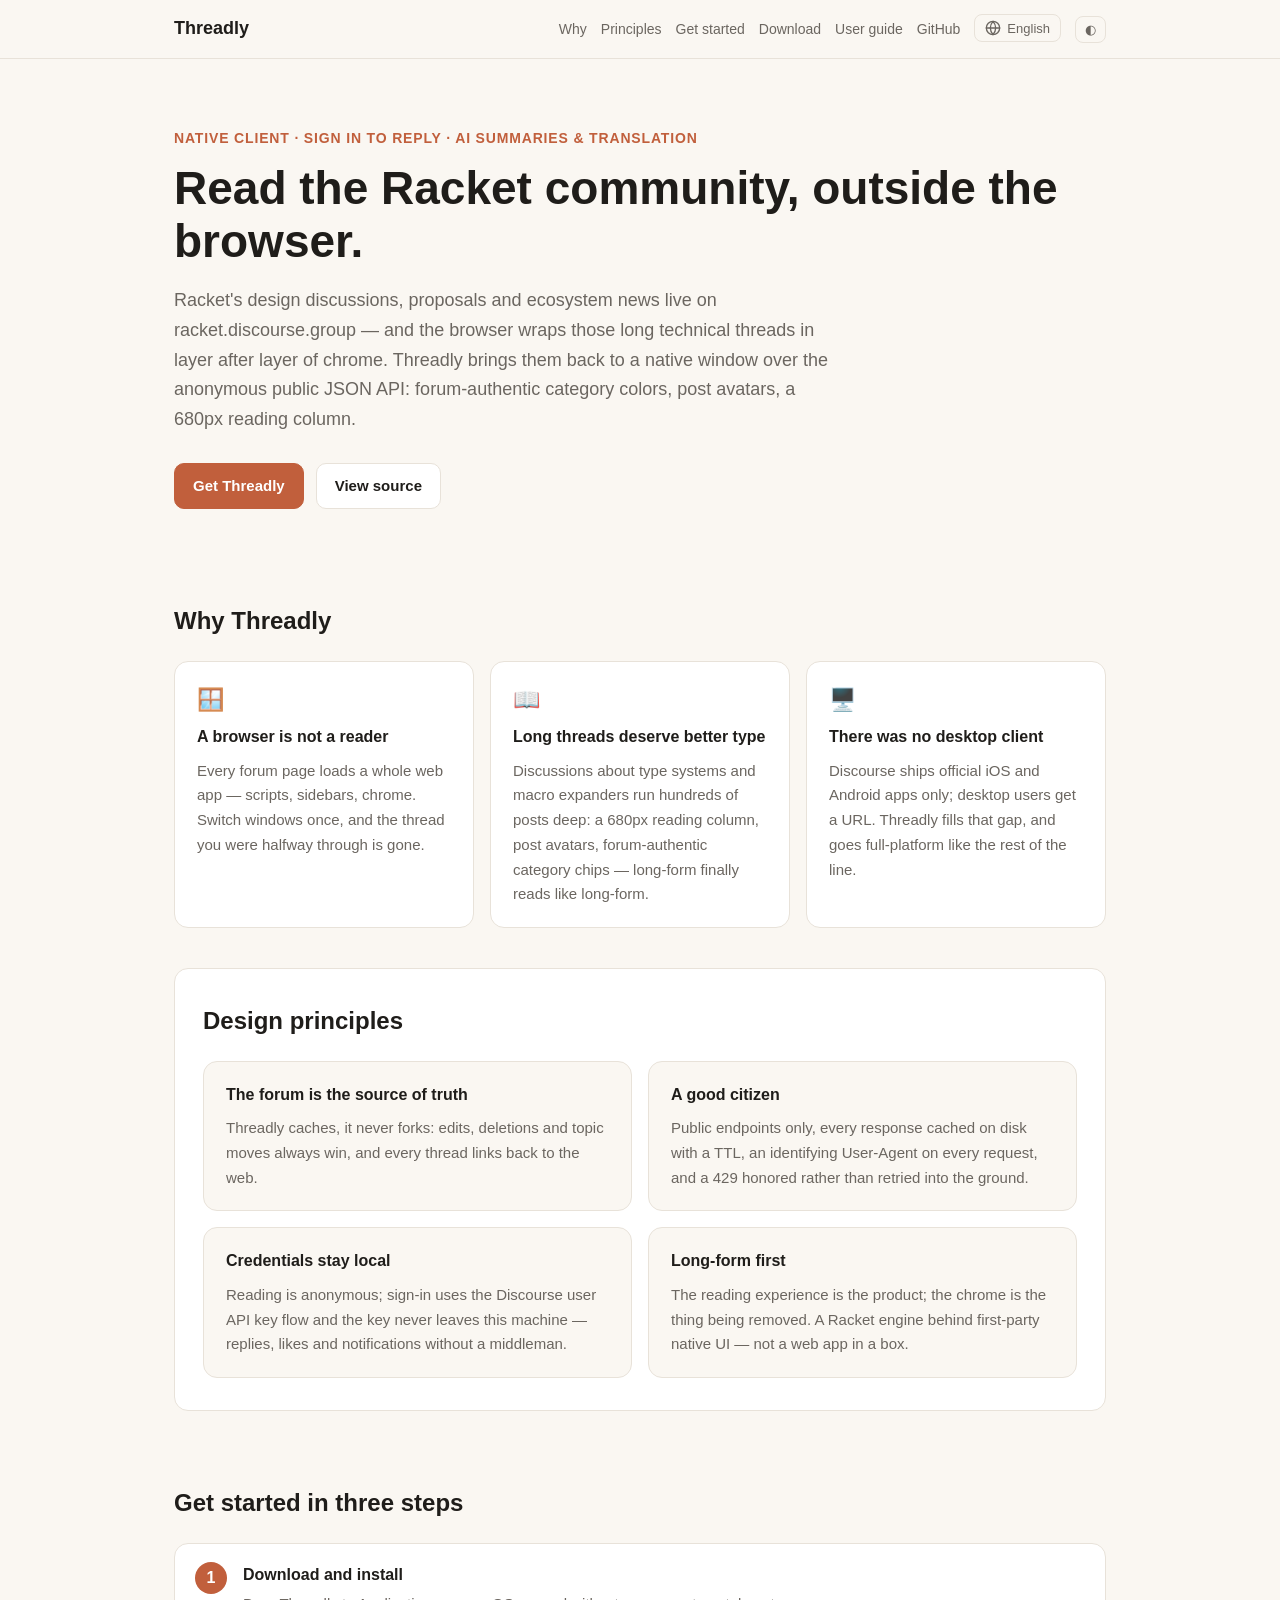
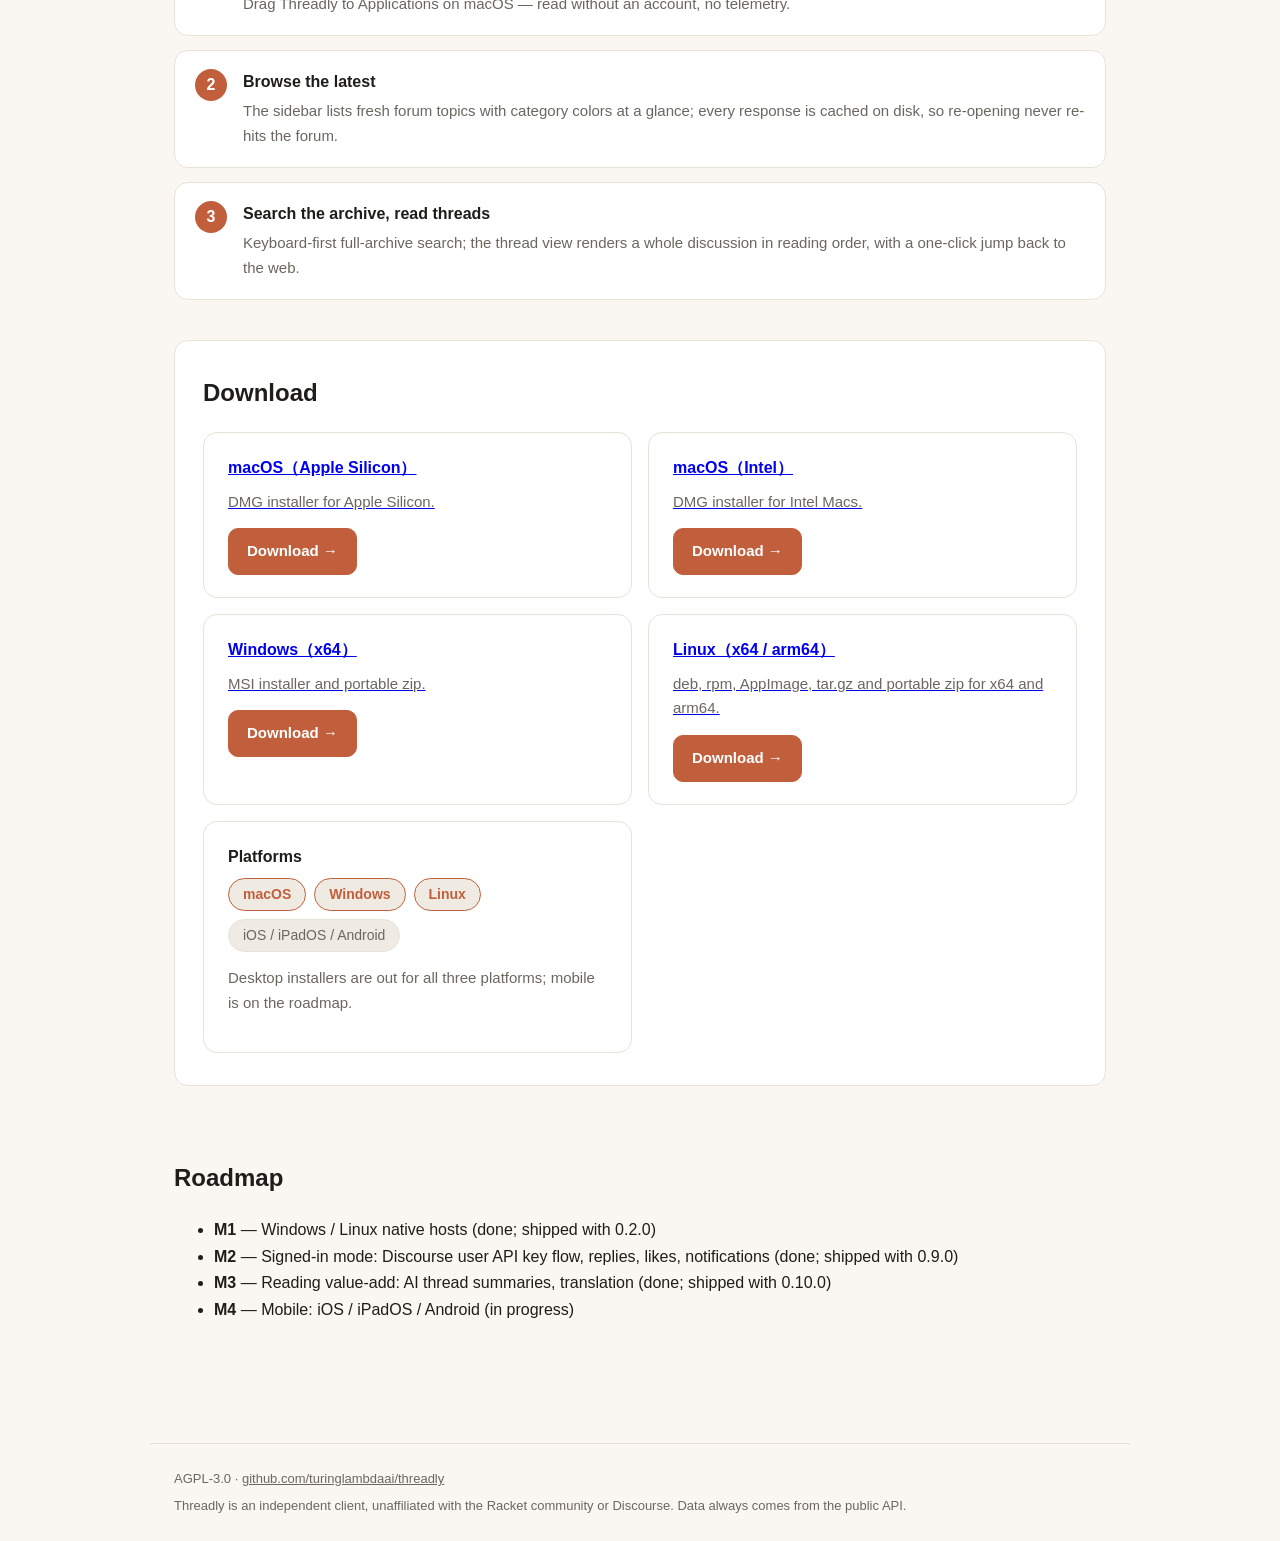
==== site/index.html @ c2ba6679 "update engine on rivet/distribution; RivetUpdate on macOS; v0.11.0 consumption - app/update.rkt: the" ====
<!DOCTYPE html>
<html lang="zh">
<head>
<meta charset="utf-8">
<meta name="viewport" content="width=device-width, initial-scale=1">
<title>Threadly — Racket 社区论坛的原生客户端</title>
<meta name="description" content="Threadly: 在浏览器之外浏览、阅读、搜索 racket.discourse.group。匿名公开 JSON API 加礼貌的磁盘缓存，论坛原色分类、帖子头像与 680px 阅读栏宽。Rivet 线——Racket 引擎驱动原生壳。">
<link rel="stylesheet" href="styles.css">
<script>
  (function () {
    var t = localStorage.getItem('threadly-theme');
    if (!t) t = matchMedia('(prefers-color-scheme: dark)').matches ? 'dark' : 'light';
    document.documentElement.dataset.theme = t;
    var l = localStorage.getItem('threadly-lang');
    if (!l) l = (navigator.language || 'zh').toLowerCase().startsWith('zh') ? 'zh' : 'en';
    document.documentElement.lang = l === 'zh' ? 'zh-CN' : 'en';
  })();
</script>
</head>
<body>
<header class="nav">
  <div class="nav-inner">
    <a class="brand" href="#">Threadly</a>
    <nav class="nav-links">
      <a href="#why" data-i18n="nav.why">为什么需要</a>
      <a href="#principles" data-i18n="nav.principles">设计原则</a>
      <a href="#start" data-i18n="nav.start">三步开始</a>
      <a href="#download" data-i18n="nav.download">下载</a>
      <a href="guide.html" data-i18n="nav.guide">使用手册</a>
      <a href="https://github.com/turinglambdaai/threadly" data-i18n="nav.github">GitHub</a>
      <div class="lang-dropdown-wrapper">
        <button class="lang-btn" type="button" aria-label="Switch language">
          <svg width="16" height="16" viewBox="0 0 24 24" fill="none" stroke="currentColor" stroke-width="2" stroke-linecap="round" stroke-linejoin="round"><circle cx="12" cy="12" r="10"></circle><line x1="2" y1="12" x2="22" y2="12"></line><path d="M12 2a15.3 15.3 0 0 1 4 10 15.3 15.3 0 0 1-4 10 15.3 15.3 0 0 1-4-10 15.3 15.3 0 0 1 4-10z"></path></svg>
          <span id="current-lang-label">English</span>
        </button>
        <ul class="lang-menu">
          <li onclick="setLanguage('en')">English</li>
          <li onclick="setLanguage('zh')">简体中文</li>
        </ul>
      </div>
      <button class="theme-btn" id="theme-btn" aria-label="Toggle theme">◐</button>
    </nav>
  </div>
</header>

<main>
  <section class="hero">
    <p class="kicker" data-i18n="kicker">原生客户端 · 登录回帖 · AI 摘要与翻译</p>
    <h1 data-i18n="hero-title">在浏览器之外，读 Racket 社区。</h1>
    <p class="lede" data-i18n="hero-lede">
      Racket 的设计讨论、提案与生态动态都发生在 racket.discourse.group——
      而浏览器给这些长技术帖套上了一层层外壳。Threadly 用匿名公开的 JSON
      API 把它们带回原生窗口：论坛原色分类、帖子头像、680px 的阅读栏宽。
    </p>
    <div class="cta">
      <a class="btn btn-primary" href="#download" data-i18n="hero.download">获取 Threadly</a>
      <a class="btn btn-secondary" href="https://github.com/turinglambdaai/threadly" data-i18n="hero.source">查看源码</a>
    </div>
  </section>

  <section id="why" class="section">
    <h2 data-i18n="why-title">为什么需要</h2>
    <div class="grid three">
      <div class="card">
        <div class="card-icon">🪟</div>
        <h3 data-i18n="w1-title">浏览器不是阅读器</h3>
        <p data-i18n="w1-body">每页论坛都在加载一个 Web 应用——脚本、侧栏、层层 chrome。切个窗口，读了一半的长帖就找不到了。</p>
      </div>
      <div class="card">
        <div class="card-icon">📖</div>
        <h3 data-i18n="w2-title">长帖配得上更好的排版</h3>
        <p data-i18n="w2-body">关于类型系统和宏展开器的讨论动辄上百楼：680px 阅读栏宽、帖子头像、论坛原色分类，长文终于有了阅读的样子。</p>
      </div>
      <div class="card">
        <div class="card-icon">🖥️</div>
        <h3 data-i18n="w3-title">桌面端本来就没有</h3>
        <p data-i18n="w3-body">Discourse 只有官方 iOS/Android 应用，桌面用户拿到的只是一个网址。Threadly 补上这块，且与产品线一样全平台。</p>
      </div>
    </div>
  </section>

  <section id="principles" class="section alt">
    <h2 data-i18n="principles-title">设计原则</h2>
    <div class="grid two">
      <div class="card">
        <h3 data-i18n="p1-title">论坛是唯一事实源</h3>
        <p data-i18n="p1-body">Threadly 只缓存、不分叉：编辑、删除、挪版永远以论坛为准，每个帖子都能一键跳回原链。</p>
      </div>
      <div class="card">
        <h3 data-i18n="p2-title">做好公民</h3>
        <p data-i18n="p2-body">只打公开端点，响应全部落盘缓存并带 TTL，请求带身份标识的 User-Agent，收到 429 老实退避。</p>
      </div>
      <div class="card">
        <h3 data-i18n="p3-title">凭据留在本机</h3>
        <p data-i18n="p3-body">匿名即可读；登录走 Discourse user API key 流，凭据只存本机——回帖、点赞、通知不经过任何第三方。</p>
      </div>
      <div class="card">
        <h3 data-i18n="p4-title">长文优先</h3>
        <p data-i18n="p4-body">阅读体验就是产品本身；要移除的恰恰是层层 chrome。Racket 引擎 + 第一方原生 UI，没有 WebView 套壳的网页应用。</p>
      </div>
    </div>
  </section>

  <section id="start" class="section">
    <h2 data-i18n="start-title">三步开始</h2>
    <div class="steps">
      <div class="step">
        <div class="step-num">1</div>
        <div>
          <h3 data-i18n="s1-title">下载安装</h3>
          <p data-i18n="s1-body">macOS 拖进应用程序文件夹即可——不注册也能读，没有遥测。</p>
        </div>
      </div>
      <div class="step">
        <div class="step-num">2</div>
        <div>
          <h3 data-i18n="s2-title">浏览最新</h3>
          <p data-i18n="s2-body">侧栏按分类原色列出论坛最新主题，回复、浏览与点赞一目了然；所有响应落盘缓存，重复打开不重复请求。</p>
        </div>
      </div>
      <div class="step">
        <div class="step-num">3</div>
        <div>
          <h3 data-i18n="s3-title">搜索归档，读长帖</h3>
          <p data-i18n="s3-body">键盘直达全站搜索；读帖视图按阅读顺序呈现整条讨论，随时一键跳回网页原帖。</p>
        </div>
      </div>
    </div>
  </section>

  <section id="download" class="section alt">
    <h2 data-i18n="download-title">下载</h2>
    <div class="dl-grid">
      <a class="dl-card" href="https://github.com/turinglambdaai/threadly/releases/latest">
        <h3>macOS（Apple Silicon）</h3>
        <p data-i18n="dl-mac-arm">DMG 安装器，适配 M 系列芯片。</p>
        <span class="btn btn-primary" data-i18n="dl-get">下载 →</span>
      </a>
      <a class="dl-card" href="https://github.com/turinglambdaai/threadly/releases/latest">
        <h3>macOS（Intel）</h3>
        <p data-i18n="dl-mac-x64">DMG 安装器，适配 Intel 芯片。</p>
        <span class="btn btn-primary" data-i18n="dl-get">下载 →</span>
      </a>
      <a class="dl-card" href="https://github.com/turinglambdaai/threadly/releases/latest">
        <h3>Windows（x64）</h3>
        <p data-i18n="dl-win">MSI 安装器与便携 zip。</p>
        <span class="btn btn-primary" data-i18n="dl-get">下载 →</span>
      </a>
      <a class="dl-card" href="https://github.com/turinglambdaai/threadly/releases/latest">
        <h3>Linux（x64 / arm64）</h3>
        <p data-i18n="dl-linux">deb、rpm、AppImage、tar.gz 与便携 zip。</p>
        <span class="btn btn-primary" data-i18n="dl-get">下载 →</span>
      </a>
      <div class="dl-card">
        <h3 data-i18n="dl-platforms-title">平台</h3>
        <p class="platform-row">
          <span class="chip ok">macOS</span>
          <span class="chip ok">Windows</span>
          <span class="chip ok">Linux</span>
          <span class="chip">iOS / iPadOS / Android</span>
        </p>
        <p class="muted" data-i18n="dl-platforms-body">
          桌面三平台全量安装包已发布；移动端在路线图上。
        </p>
      </div>
    </div>
  </section>

  <section class="section">
    <h2 data-i18n="roadmap-title">路线图</h2>
    <ul>
      <li><strong>M1</strong> — <span data-i18n="rm1">Windows / Linux 原生壳（已完成，随 0.2.0 发布）</span></li>
      <li><strong>M2</strong> — <span data-i18n="rm2">登录态：Discourse user API key 流、回帖、点赞、通知（已完成，随 0.9.0 发布）</span></li>
      <li><strong>M3</strong> — <span data-i18n="rm3">阅读增值：长帖 AI 摘要、翻译（已完成，随 0.10.0 发布）</span></li>
      <li><strong>M4</strong> — <span data-i18n="rm4">移动端：iOS / iPadOS / Android（进行中）</span></li>
    </ul>
  </section>
</main>

<footer>
  <span>AGPL-3.0 · <a href="https://github.com/turinglambdaai/threadly">github.com/turinglambdaai/threadly</a></span>
  <span data-i18n="footer-note">Threadly 是独立客户端，与 Racket 社区和 Discourse 无隶属关系。数据始终来自公开接口。</span>
</footer>

<script>
(function () {
  var I18N = {
    en: {
      'nav.why': 'Why', 'nav.principles': 'Principles', 'nav.start': 'Get started',
      'nav.download': 'Download', 'nav.guide': 'User guide', 'nav.github': 'GitHub',
      'kicker': 'native client · sign in to reply · AI summaries & translation',
      'hero-title': 'Read the Racket community, outside the browser.',
      'hero-lede': "Racket's design discussions, proposals and ecosystem news live on racket.discourse.group — and the browser wraps those long technical threads in layer after layer of chrome. Threadly brings them back to a native window over the anonymous public JSON API: forum-authentic category colors, post avatars, a 680px reading column.",
      'hero.download': 'Get Threadly', 'hero.source': 'View source',
      'why-title': 'Why Threadly',
      'w1-title': 'A browser is not a reader',
      'w1-body': "Every forum page loads a whole web app — scripts, sidebars, chrome. Switch windows once, and the thread you were halfway through is gone.",
      'w2-title': 'Long threads deserve better type',
      'w2-body': "Discussions about type systems and macro expanders run hundreds of posts deep: a 680px reading column, post avatars, forum-authentic category chips — long-form finally reads like long-form.",
      'w3-title': 'There was no desktop client',
      'w3-body': "Discourse ships official iOS and Android apps only; desktop users get a URL. Threadly fills that gap, and goes full-platform like the rest of the line.",
      'principles-title': 'Design principles',
      'p1-title': 'The forum is the source of truth',
      'p1-body': 'Threadly caches, it never forks: edits, deletions and topic moves always win, and every thread links back to the web.',
      'p2-title': 'A good citizen',
      'p2-body': 'Public endpoints only, every response cached on disk with a TTL, an identifying User-Agent on every request, and a 429 honored rather than retried into the ground.',
      'p3-title': 'Credentials stay local',
      'p3-body': 'Reading is anonymous; sign-in uses the Discourse user API key flow and the key never leaves this machine — replies, likes and notifications without a middleman.',
      'p4-title': 'Long-form first',
      'p4-body': 'The reading experience is the product; the chrome is the thing being removed. A Racket engine behind first-party native UI — not a web app in a box.',
      'start-title': 'Get started in three steps',
      's1-title': 'Download and install',
      's1-body': 'Drag Threadly to Applications on macOS — read without an account, no telemetry.',
      's2-title': 'Browse the latest',
      's2-body': 'The sidebar lists fresh forum topics with category colors at a glance; every response is cached on disk, so re-opening never re-hits the forum.',
      's3-title': 'Search the archive, read threads',
      's3-body': 'Keyboard-first full-archive search; the thread view renders a whole discussion in reading order, with a one-click jump back to the web.',
      'download-title': 'Download',
      'dl-mac-arm': 'DMG installer for Apple Silicon.',
      'dl-mac-x64': 'DMG installer for Intel Macs.',
      'dl-win': 'MSI installer and portable zip.',
      'dl-linux': 'deb, rpm, AppImage, tar.gz and portable zip for x64 and arm64.',
      'dl-get': 'Download →',
      'dl-platforms-title': 'Platforms',
      'dl-platforms-body': 'Desktop installers are out for all three platforms; mobile is on the roadmap.',
      'roadmap-title': 'Roadmap',
      'rm1': 'Windows / Linux native hosts (done; shipped with 0.2.0)',
      'rm2': 'Signed-in mode: Discourse user API key flow, replies, likes, notifications (done; shipped with 0.9.0)',
      'rm3': 'Reading value-add: AI thread summaries, translation (done; shipped with 0.10.0)',
      'rm4': 'Mobile: iOS / iPadOS / Android (in progress)',
      'footer-note': 'Threadly is an independent client, unaffiliated with the Racket community or Discourse. Data always comes from the public API.'
    },
    zh: {
      'nav.why': '为什么需要', 'nav.principles': '设计原则', 'nav.start': '三步开始',
      'nav.download': '下载', 'nav.guide': '使用手册', 'nav.github': 'GitHub',
      'kicker': '原生客户端 · 登录回帖 · AI 摘要与翻译',
      'hero-title': '在浏览器之外，读 Racket 社区。',
      'hero-lede': 'Racket 的设计讨论、提案与生态动态都发生在 racket.discourse.group——而浏览器给这些长技术帖套上了一层层外壳。Threadly 用匿名公开的 JSON API 把它们带回原生窗口：论坛原色分类、帖子头像、680px 的阅读栏宽。',
      'hero.download': '获取 Threadly', 'hero.source': '查看源码',
      'why-title': '为什么需要',
      'w1-title': '浏览器不是阅读器',
      'w1-body': '每页论坛都在加载一个 Web 应用——脚本、侧栏、层层 chrome。切个窗口，读了一半的长帖就找不到了。',
      'w2-title': '长帖配得上更好的排版',
      'w2-body': '关于类型系统和宏展开器的讨论动辄上百楼：680px 阅读栏宽、帖子头像、论坛原色分类，长文终于有了阅读的样子。',
      'w3-title': '桌面端本来就没有',
      'w3-body': 'Discourse 只有官方 iOS/Android 应用，桌面用户拿到的只是一个网址。Threadly 补上这块，且与产品线一样全平台。',
      'principles-title': '设计原则',
      'p1-title': '论坛是唯一事实源',
      'p1-body': 'Threadly 只缓存、不分叉：编辑、删除、挪版永远以论坛为准，每个帖子都能一键跳回原链。',
      'p2-title': '做好公民',
      'p2-body': '只打公开端点，响应全部落盘缓存并带 TTL，请求带身份标识的 User-Agent，收到 429 老实退避。',
      'p3-title': '凭据留在本机',
      'p3-body': '匿名即可读；登录走 Discourse user API key 流，凭据只存本机——回帖、点赞、通知不经过任何第三方。',
      'p4-title': '长文优先',
      'p4-body': '阅读体验就是产品本身；要移除的恰恰是层层 chrome。Racket 引擎 + 第一方原生 UI，没有 WebView 套壳的网页应用。',
      'start-title': '三步开始',
      's1-title': '下载安装',
      's1-body': 'macOS 拖进应用程序文件夹即可——不注册也能读，没有遥测。',
      's2-title': '浏览最新',
      's2-body': '侧栏按分类原色列出论坛最新主题，回复、浏览与点赞一目了然；所有响应落盘缓存，重复打开不重复请求。',
      's3-title': '搜索归档，读长帖',
      's3-body': '键盘直达全站搜索；读帖视图按阅读顺序呈现整条讨论，随时一键跳回网页原帖。',
      'download-title': '下载',
      'dl-mac-arm': 'DMG 安装器，适配 M 系列芯片。',
      'dl-mac-x64': 'DMG 安装器，适配 Intel 芯片。',
      'dl-win': 'MSI 安装器与便携 zip。',
      'dl-linux': 'deb、rpm、AppImage、tar.gz 与便携 zip，x64 / arm64 双架构。',
      'dl-get': '下载 →',
      'dl-platforms-title': '平台',
      'dl-platforms-body': '桌面三平台全量安装包已发布；移动端在路线图上。',
      'roadmap-title': '路线图',
      'rm1': 'Windows / Linux 原生壳（已完成，随 0.2.0 发布）',
      'rm2': '登录态：Discourse user API key 流、回帖、点赞、通知（已完成，随 0.9.0 发布）',
      'rm3': '阅读增值：长帖 AI 摘要、翻译（已完成，随 0.10.0 发布）',
      'rm4': '移动端：iOS / iPadOS / Android（进行中）',
      'footer-note': 'Threadly 是独立客户端，与 Racket 社区和 Discourse 无隶属关系。数据始终来自公开接口。'
    }
  };

  function setLang(lang) {
    document.documentElement.lang = lang === 'zh' ? 'zh-CN' : 'en';
    var dict = I18N[lang];
    document.querySelectorAll('[data-i18n]').forEach(function (el) {
      var key = el.getAttribute('data-i18n');
      if (dict[key]) el.textContent = dict[key];
    });
    document.getElementById('current-lang-label').textContent = lang === 'zh' ? '简体中文' : 'English';
    localStorage.setItem('threadly-lang', lang);
  }

  window.setLanguage = setLang;

  document.querySelector('.lang-btn').addEventListener('click', function () {
    var menu = document.querySelector('.lang-menu');
    menu.classList.toggle('open');
  });

  document.getElementById('theme-btn').addEventListener('click', function () {
    var next = document.documentElement.dataset.theme === 'dark' ? 'light' : 'dark';
    document.documentElement.dataset.theme = next;
    localStorage.setItem('threadly-theme', next);
  });

  setLang(document.documentElement.lang === 'zh-CN' ? 'zh' : 'en');
})();
</script>
</body>
</html>
---- site/styles.css ----
/* Threadly product site — shared warm palette aligned with the product
   line (payback/taskly values), light & dark, zero dependencies. */
:root {
  --bg: #faf7f2;
  --surface: #ffffff;
  --ink: #1f1d1a;
  --muted: #6b6660;
  --line: #e8e2d9;
  --accent: #c15f3c;
  --accent-soft: #f7e5dd;
  --accent-ink: #ffffff;
  --chip-bg: #f0ebe2;
  --radius: 14px;
}
:root[data-theme="dark"] {
  --bg: #1b1a18;
  --surface: #24221f;
  --ink: #ece9e2;
  --muted: #a6a099;
  --line: #35322d;
  --accent: #d08a6e;
  --accent-soft: #3a2d27;
  --accent-ink: #1b1a18;
  --chip-bg: #2e2b27;
}

* { box-sizing: border-box; }
html { scroll-behavior: smooth; }
body {
  margin: 0;
  background: var(--bg);
  color: var(--ink);
  font: 16px/1.65 ui-sans-serif, -apple-system, "PingFang SC", "Segoe UI", sans-serif;
  -webkit-font-smoothing: antialiased;
}
main { max-width: 980px; margin: 0 auto; padding: 0 24px 64px; }

/* ---- nav ---- */
.nav { border-bottom: 1px solid var(--line); background: var(--bg); }
.nav-inner {
  max-width: 980px;
  margin: 0 auto;
  padding: 14px 24px;
  display: flex;
  justify-content: space-between;
  align-items: center;
  gap: 12px;
}
.brand { font-weight: 700; font-size: 18px; color: var(--ink); text-decoration: none; }
.nav-links { display: flex; align-items: center; gap: 14px; flex-wrap: wrap; }
.nav-links a { color: var(--muted); text-decoration: none; font-size: 14px; }
.nav-links a:hover { color: var(--accent); }

.lang-dropdown-wrapper { position: relative; }
.lang-btn {
  display: inline-flex;
  align-items: center;
  gap: 6px;
  border: 1px solid var(--line);
  background: transparent;
  color: var(--muted);
  border-radius: 8px;
  padding: 5px 10px;
  font-size: 13px;
  cursor: pointer;
}
.lang-menu {
  display: none;
  position: absolute;
  right: 0;
  margin: 6px 0 0;
  padding: 4px;
  list-style: none;
  background: var(--surface);
  border: 1px solid var(--line);
  border-radius: 10px;
  box-shadow: 0 6px 20px rgba(0,0,0,.08);
  z-index: 5;
}
.lang-menu.open { display: block; }
.lang-menu li { padding: 6px 14px; font-size: 13px; cursor: pointer; white-space: nowrap; }
.lang-menu li:hover { background: var(--chip-bg); }

.theme-btn {
  border: 1px solid var(--line);
  background: transparent;
  color: var(--muted);
  border-radius: 8px;
  padding: 5px 9px;
  font-size: 13px;
  cursor: pointer;
}
.theme-btn:hover { background: var(--chip-bg); }

/* ---- hero ---- */
.hero { padding: 68px 0 52px; }
.kicker {
  color: var(--accent);
  font-weight: 600;
  font-size: 14px;
  letter-spacing: .06em;
  text-transform: uppercase;
  margin: 0 0 12px;
}
h1 { font-size: clamp(32px, 5vw, 46px); line-height: 1.15; margin: 0 0 18px; }
.lede { max-width: 660px; font-size: 18px; color: var(--muted); margin: 0 0 28px; }
.cta { display: flex; gap: 12px; flex-wrap: wrap; }

.btn {
  border-radius: 10px;
  padding: 10px 18px;
  font-size: 15px;
  font-weight: 600;
  text-decoration: none;
  display: inline-flex;
  align-items: center;
  gap: 8px;
}
.btn-primary { background: var(--accent); color: var(--accent-ink); border: 1px solid var(--accent); }
.btn-primary:hover { filter: brightness(1.06); }
.btn-secondary { border: 1px solid var(--line); color: var(--ink); background: var(--surface); }
.btn-secondary:hover { background: var(--chip-bg); }

/* ---- sections & cards ---- */
.section { padding: 40px 0 8px; }
.section.alt { background: var(--surface); border: 1px solid var(--line); border-radius: var(--radius); padding: 32px 28px; margin: 32px 0; }
.section h2 { font-size: 24px; margin: 0 0 20px; }
.grid { display: grid; gap: 16px; }
.three { grid-template-columns: repeat(auto-fit, minmax(260px, 1fr)); }
.two { grid-template-columns: repeat(auto-fit, minmax(300px, 1fr)); }

.card {
  background: var(--surface);
  border: 1px solid var(--line);
  border-radius: var(--radius);
  padding: 20px 22px;
}
.section.alt .card { background: var(--bg); }
.card-icon { font-size: 22px; margin-bottom: 6px; }
.card h3 { margin: 0 0 8px; font-size: 16px; }
.card p { margin: 0; color: var(--muted); font-size: 15px; }

/* ---- steps ---- */
.steps { display: grid; gap: 14px; }
.step {
  display: flex;
  gap: 16px;
  align-items: flex-start;
  background: var(--surface);
  border: 1px solid var(--line);
  border-radius: var(--radius);
  padding: 18px 20px;
}
.step-num {
  flex: none;
  width: 32px;
  height: 32px;
  border-radius: 50%;
  background: var(--accent);
  color: var(--accent-ink);
  font-weight: 700;
  display: flex;
  align-items: center;
  justify-content: center;
}
.step h3 { margin: 0 0 4px; font-size: 16px; }
.step p { margin: 0; color: var(--muted); font-size: 15px; }

/* ---- download ---- */
.dl-grid { display: grid; gap: 16px; grid-template-columns: repeat(auto-fit, minmax(300px, 1fr)); }
.dl-card {
  background: var(--surface);
  border: 1px solid var(--line);
  border-radius: var(--radius);
  padding: 22px 24px;
}
.dl-card h3 { margin: 0 0 8px; font-size: 16px; }
.dl-card p { margin: 0 0 14px; color: var(--muted); font-size: 15px; }
.code {
  background: var(--chip-bg);
  border-radius: 8px;
  padding: 12px 14px;
  font-family: ui-monospace, "SF Mono", Menlo, monospace;
  font-size: 13px;
  overflow-x: auto;
  white-space: pre;
  margin-bottom: 14px;
}
code {
  background: var(--chip-bg);
  border-radius: 4px;
  padding: 1px 5px;
  font-size: 0.9em;
}

.platform-row { display: flex; gap: 8px; flex-wrap: wrap; margin: 0 0 12px; }
.chip {
  border: 1px solid var(--line);
  background: var(--chip-bg);
  border-radius: 999px;
  padding: 4px 14px;
  font-size: 14px;
}
.chip.ok { border-color: var(--accent); color: var(--accent); font-weight: 600; }
.muted { color: var(--muted); }

.prose ul { padding-left: 20px; }
.prose li { margin: 6px 0; color: var(--muted); }
.prose li strong { color: var(--ink); }

footer {
  max-width: 980px;
  margin: 32px auto 0;
  padding: 24px;
  border-top: 1px solid var(--line);
  display: flex;
  flex-direction: column;
  gap: 6px;
  color: var(--muted);
  font-size: 13px;
}
footer a { color: inherit; }

@media (max-width: 640px) {
  .nav-inner { flex-direction: column; align-items: flex-start; }
  .hero { padding: 44px 0 36px; }
}
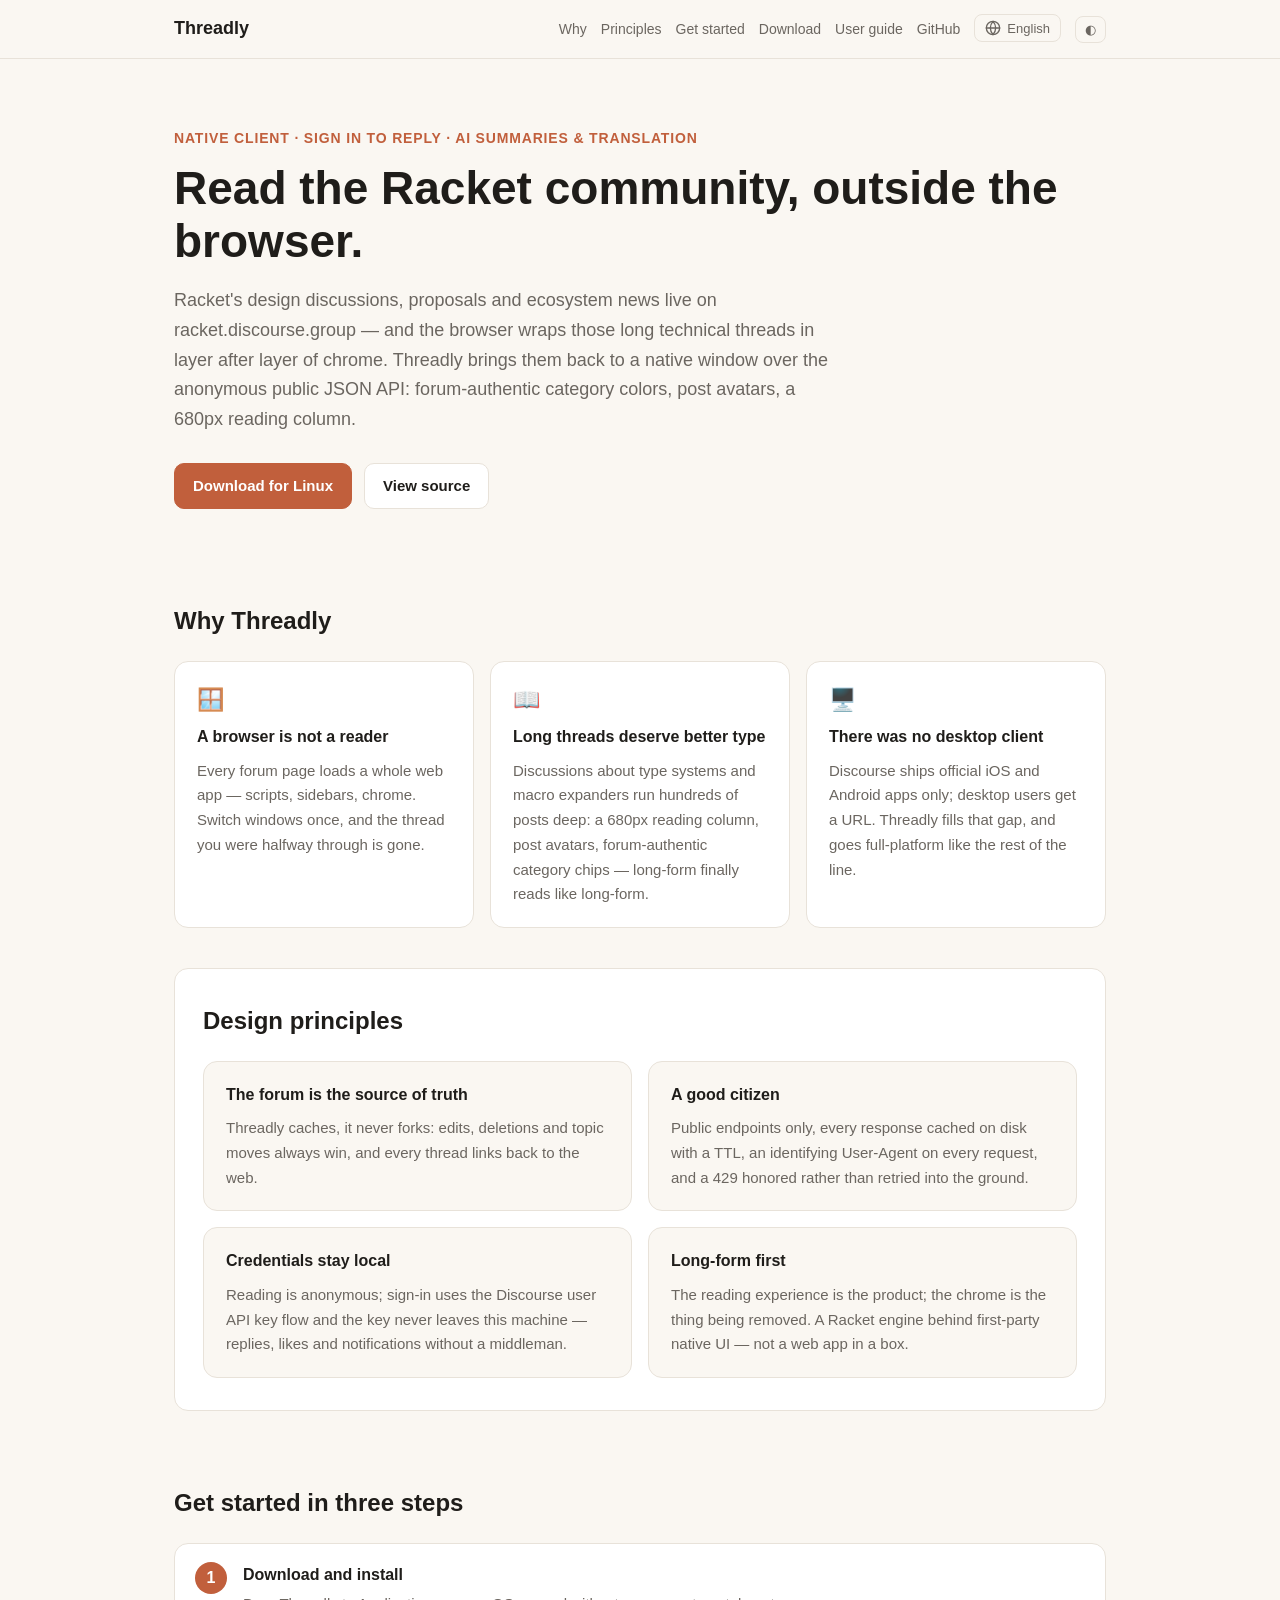
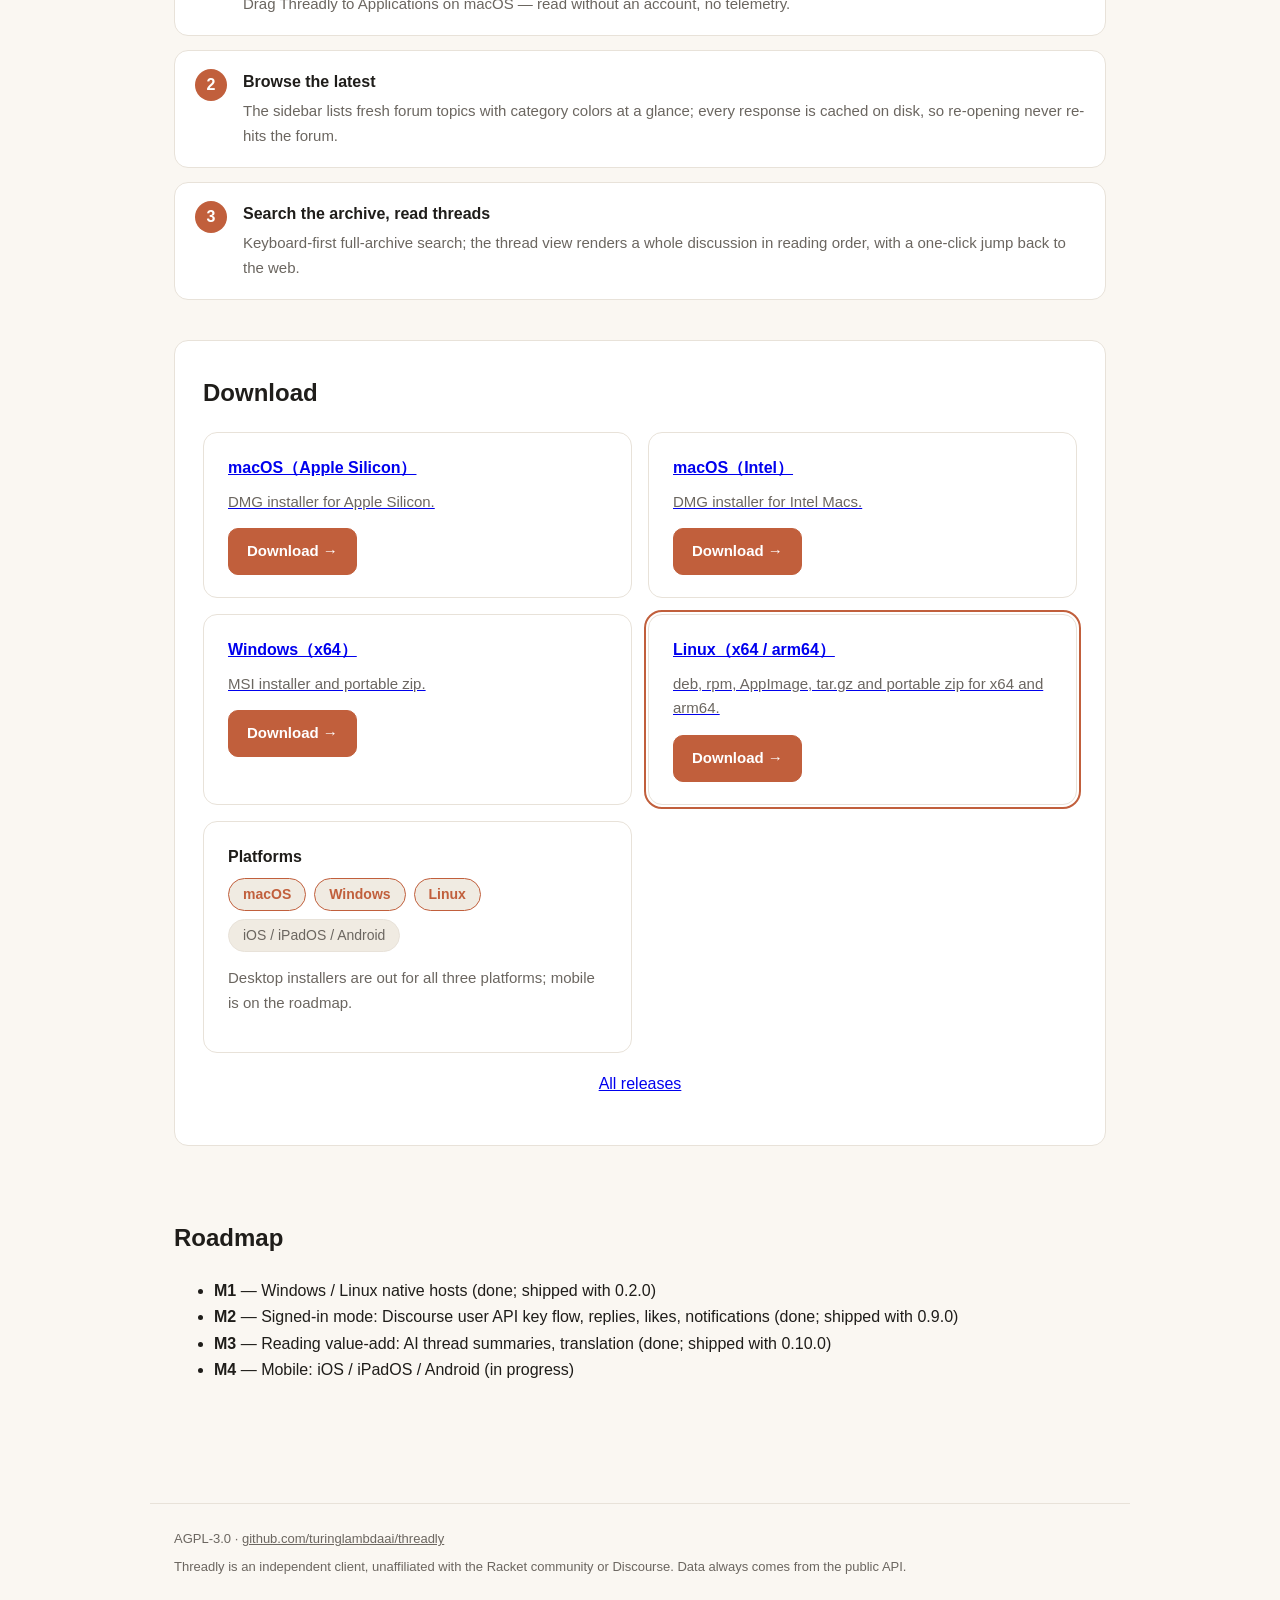
==== commit 18f3364d: "release: ship versionless stable aliases; site download goes direct - release.yml publish job gains " ====
--- a/site/index.html
+++ b/site/index.html
@@ -53,7 +53,7 @@
       API 把它们带回原生窗口：论坛原色分类、帖子头像、680px 的阅读栏宽。
     </p>
     <div class="cta">
-      <a class="btn btn-primary" href="#download" data-i18n="hero.download">获取 Threadly</a>
+      <a class="btn btn-primary" href="https://github.com/turinglambdaai/threadly/releases/latest/download/threadly-macos-arm64.dmg" data-i18n="hero.download">获取 Threadly</a>
       <a class="btn btn-secondary" href="https://github.com/turinglambdaai/threadly" data-i18n="hero.source">查看源码</a>
     </div>
   </section>
@@ -131,22 +131,22 @@
   <section id="download" class="section alt">
     <h2 data-i18n="download-title">下载</h2>
     <div class="dl-grid">
-      <a class="dl-card" href="https://github.com/turinglambdaai/threadly/releases/latest">
+      <a class="dl-card" data-dl="mac-arm" href="https://github.com/turinglambdaai/threadly/releases/latest/download/threadly-macos-arm64.dmg">
         <h3>macOS（Apple Silicon）</h3>
         <p data-i18n="dl-mac-arm">DMG 安装器，适配 M 系列芯片。</p>
         <span class="btn btn-primary" data-i18n="dl-get">下载 →</span>
       </a>
-      <a class="dl-card" href="https://github.com/turinglambdaai/threadly/releases/latest">
+      <a class="dl-card" data-dl="mac-x64" href="https://github.com/turinglambdaai/threadly/releases/latest/download/threadly-macos-x64.dmg">
         <h3>macOS（Intel）</h3>
         <p data-i18n="dl-mac-x64">DMG 安装器，适配 Intel 芯片。</p>
         <span class="btn btn-primary" data-i18n="dl-get">下载 →</span>
       </a>
-      <a class="dl-card" href="https://github.com/turinglambdaai/threadly/releases/latest">
+      <a class="dl-card" data-dl="win" href="https://github.com/turinglambdaai/threadly/releases/latest/download/threadly-windows-x64.msi">
         <h3>Windows（x64）</h3>
         <p data-i18n="dl-win">MSI 安装器与便携 zip。</p>
         <span class="btn btn-primary" data-i18n="dl-get">下载 →</span>
       </a>
-      <a class="dl-card" href="https://github.com/turinglambdaai/threadly/releases/latest">
+      <a class="dl-card" data-dl="linux" href="https://github.com/turinglambdaai/threadly/releases/latest/download/threadly-linux-x64.AppImage">
         <h3>Linux（x64 / arm64）</h3>
         <p data-i18n="dl-linux">deb、rpm、AppImage、tar.gz 与便携 zip。</p>
         <span class="btn btn-primary" data-i18n="dl-get">下载 →</span>
@@ -164,6 +164,7 @@
         </p>
       </div>
     </div>
+    <p style="text-align:center;margin-top:18px"><a href="https://github.com/turinglambdaai/threadly/releases" data-i18n="dl.all-releases">全部版本</a></p>
   </section>
 
   <section class="section">
@@ -182,6 +183,52 @@
   <span data-i18n="footer-note">Threadly 是独立客户端，与 Racket 社区和 Discourse 无隶属关系。数据始终来自公开接口。</span>
 </footer>
 
+<script>
+  // Platform-aware direct downloads: the hero CTA and the matching dl-card
+  // point at the versionless alias for the visitor's OS (mac/linux arch
+  // refined via userAgentData; macOS UAs freeze at "Intel", so arm64 is the
+  // default there). Runs before the i18n block below so its language pass
+  // applies the OS-specific hero label.
+  (function () {
+    var BASE = 'https://github.com/turinglambdaai/threadly/releases/latest/download/';
+    var ua = navigator.userAgent;
+    var os = /Windows/i.test(ua) ? 'win' : (/Mac|iPhone|iPad/i.test(ua) ? 'mac' : (/Linux|X11/i.test(ua) ? 'linux' : 'mac'));
+    var arch = os === 'linux' && /aarch64|arm/i.test(ua) ? 'arm64' : (os === 'linux' ? 'x64' : 'arm64');
+    var style = document.createElement('style');
+    style.textContent = '.dl-card.current{outline:2px solid var(--accent,#0f766e);outline-offset:2px}';
+    document.head.appendChild(style);
+    var heroFile = { mac: 'threadly-macos-' + arch + '.dmg', win: 'threadly-windows-x64.msi', linux: 'threadly-linux-' + arch + '.AppImage' }[os];
+    var heroUrl = BASE + heroFile;
+    document.querySelectorAll('a[data-i18n="hero.download"]').forEach(function (a) {
+      a.href = heroUrl;
+      a.setAttribute('data-i18n', 'hero.download-' + os);
+    });
+    var currentCard = { mac: arch === 'x64' ? 'mac-x64' : 'mac-arm', win: 'win', linux: 'linux' }[os];
+    document.querySelectorAll('a.dl-card[data-dl]').forEach(function (card) {
+      var kind = card.getAttribute('data-dl');
+      if (kind === 'linux') card.setAttribute('href', BASE + 'threadly-linux-' + arch + '.AppImage');
+      if (kind === currentCard) card.classList.add('current');
+    });
+    if (navigator.userAgentData && navigator.userAgentData.getHighEntropyValues) {
+      navigator.userAgentData.getHighEntropyValues(['architecture', 'platform']).then(function (h) {
+        if (!h || /Windows/i.test(h.platform || '')) return; // windows ships x64-only
+        var a = h.architecture === 'arm' ? 'arm64' : (h.architecture === 'x86' ? 'x64' : null);
+        if (!a || a === arch) return;
+        if (os === 'mac') {
+          var f = 'threadly-macos-' + a + '.dmg';
+          document.querySelectorAll('a[href^="' + BASE + '"]').forEach(function (x) { x.setAttribute('href', BASE + f); });
+          var cards = document.querySelectorAll('a.dl-card[data-dl]');
+          cards.forEach(function (c) { c.classList.remove('current'); });
+          var pick = document.querySelector('a.dl-card[data-dl="mac-' + (a === 'x64' ? 'x64' : 'arm') + '"]');
+          if (pick) pick.classList.add('current');
+        } else if (os === 'linux') {
+          var f2 = 'threadly-linux-' + a + '.AppImage';
+          document.querySelectorAll('a[href^="' + BASE + '"]').forEach(function (x) { x.setAttribute('href', BASE + f2); });
+        }
+      }).catch(function () {});
+    }
+  })();
+</script>
 <script>
 (function () {
   var I18N = {
@@ -192,6 +239,7 @@
       'hero-title': 'Read the Racket community, outside the browser.',
       'hero-lede': "Racket's design discussions, proposals and ecosystem news live on racket.discourse.group — and the browser wraps those long technical threads in layer after layer of chrome. Threadly brings them back to a native window over the anonymous public JSON API: forum-authentic category colors, post avatars, a 680px reading column.",
       'hero.download': 'Get Threadly', 'hero.source': 'View source',
+      'hero.download-mac': 'Download for macOS', 'hero.download-win': 'Download for Windows', 'hero.download-linux': 'Download for Linux',
       'why-title': 'Why Threadly',
       'w1-title': 'A browser is not a reader',
       'w1-body': "Every forum page loads a whole web app — scripts, sidebars, chrome. Switch windows once, and the thread you were halfway through is gone.",
@@ -221,6 +269,7 @@
       'dl-win': 'MSI installer and portable zip.',
       'dl-linux': 'deb, rpm, AppImage, tar.gz and portable zip for x64 and arm64.',
       'dl-get': 'Download →',
+      'dl.all-releases': 'All releases',
       'dl-platforms-title': 'Platforms',
       'dl-platforms-body': 'Desktop installers are out for all three platforms; mobile is on the roadmap.',
       'roadmap-title': 'Roadmap',
@@ -237,6 +286,7 @@
       'hero-title': '在浏览器之外，读 Racket 社区。',
       'hero-lede': 'Racket 的设计讨论、提案与生态动态都发生在 racket.discourse.group——而浏览器给这些长技术帖套上了一层层外壳。Threadly 用匿名公开的 JSON API 把它们带回原生窗口：论坛原色分类、帖子头像、680px 的阅读栏宽。',
       'hero.download': '获取 Threadly', 'hero.source': '查看源码',
+      'hero.download-mac': '下载 macOS 版', 'hero.download-win': '下载 Windows 版', 'hero.download-linux': '下载 Linux 版',
       'why-title': '为什么需要',
       'w1-title': '浏览器不是阅读器',
       'w1-body': '每页论坛都在加载一个 Web 应用——脚本、侧栏、层层 chrome。切个窗口，读了一半的长帖就找不到了。',
@@ -266,6 +316,7 @@
       'dl-win': 'MSI 安装器与便携 zip。',
       'dl-linux': 'deb、rpm、AppImage、tar.gz 与便携 zip，x64 / arm64 双架构。',
       'dl-get': '下载 →',
+      'dl.all-releases': '全部版本',
       'dl-platforms-title': '平台',
       'dl-platforms-body': '桌面三平台全量安装包已发布；移动端在路线图上。',
       'roadmap-title': '路线图',
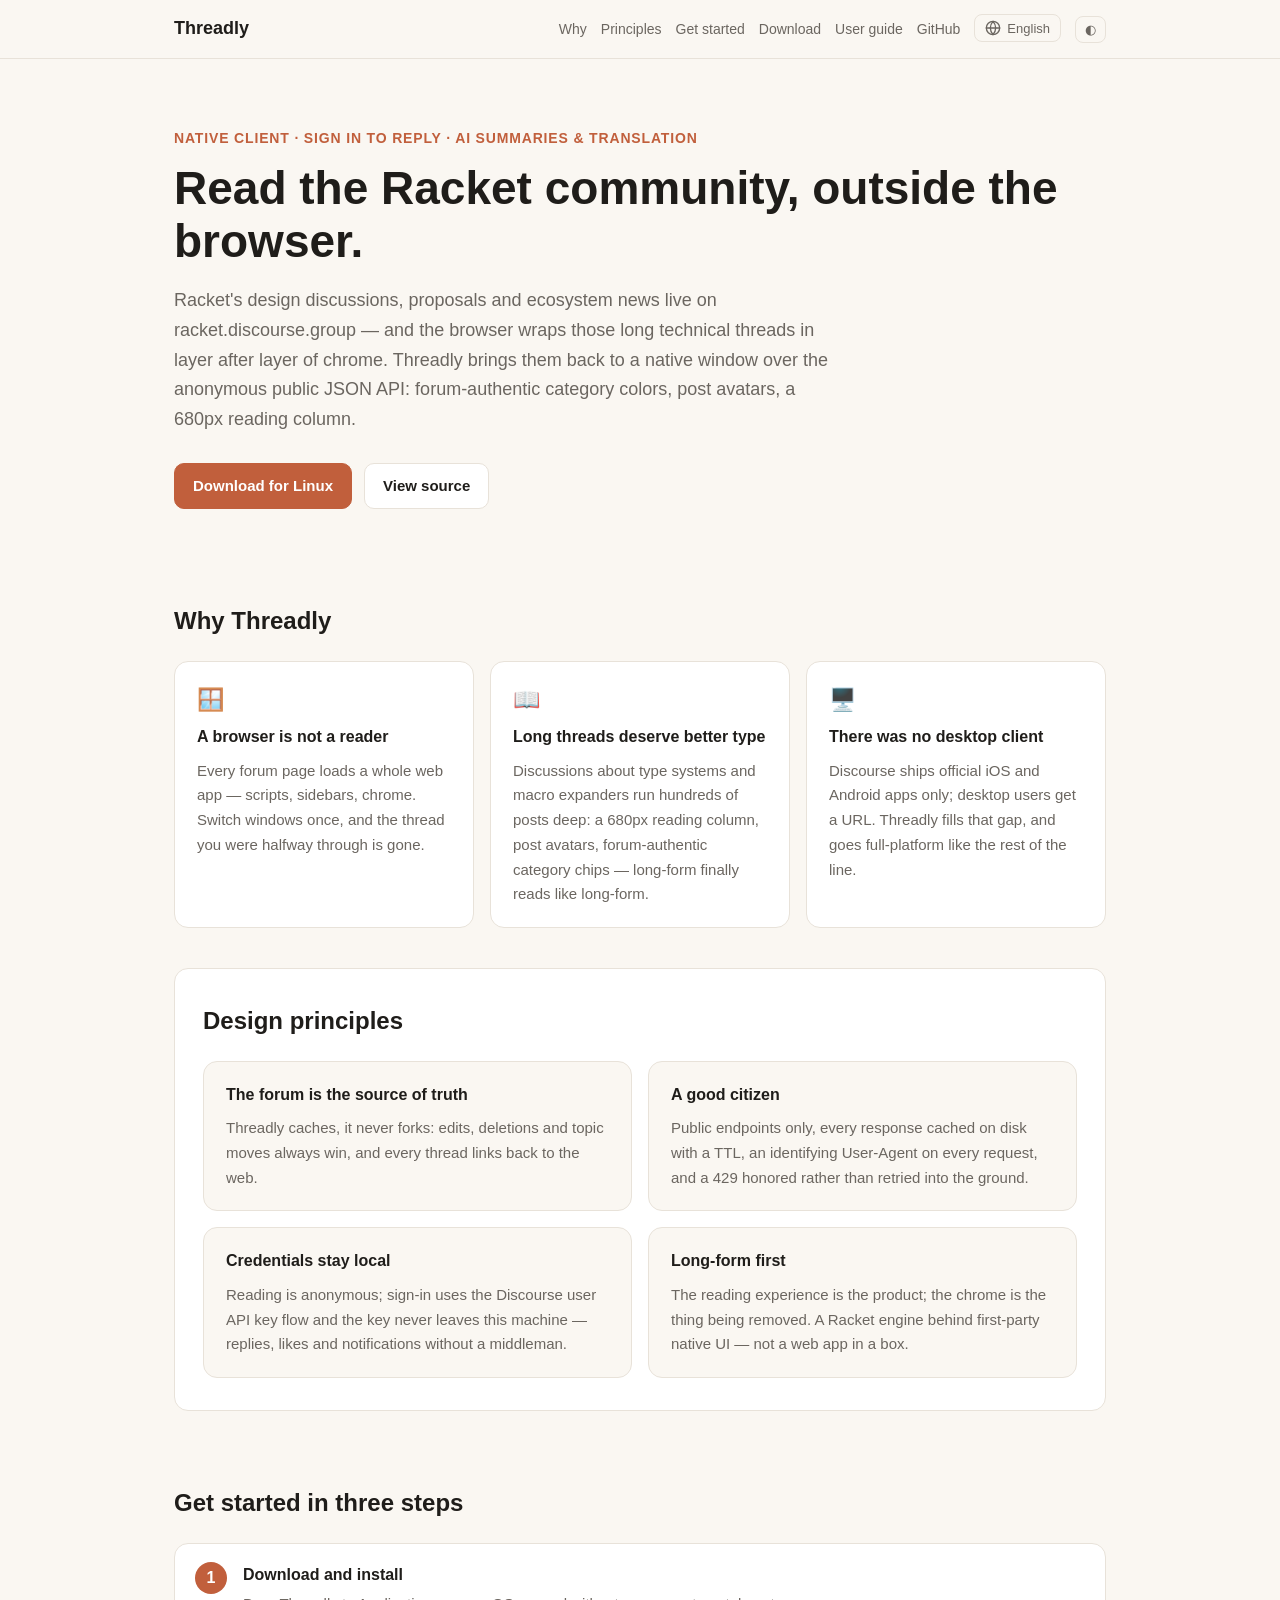
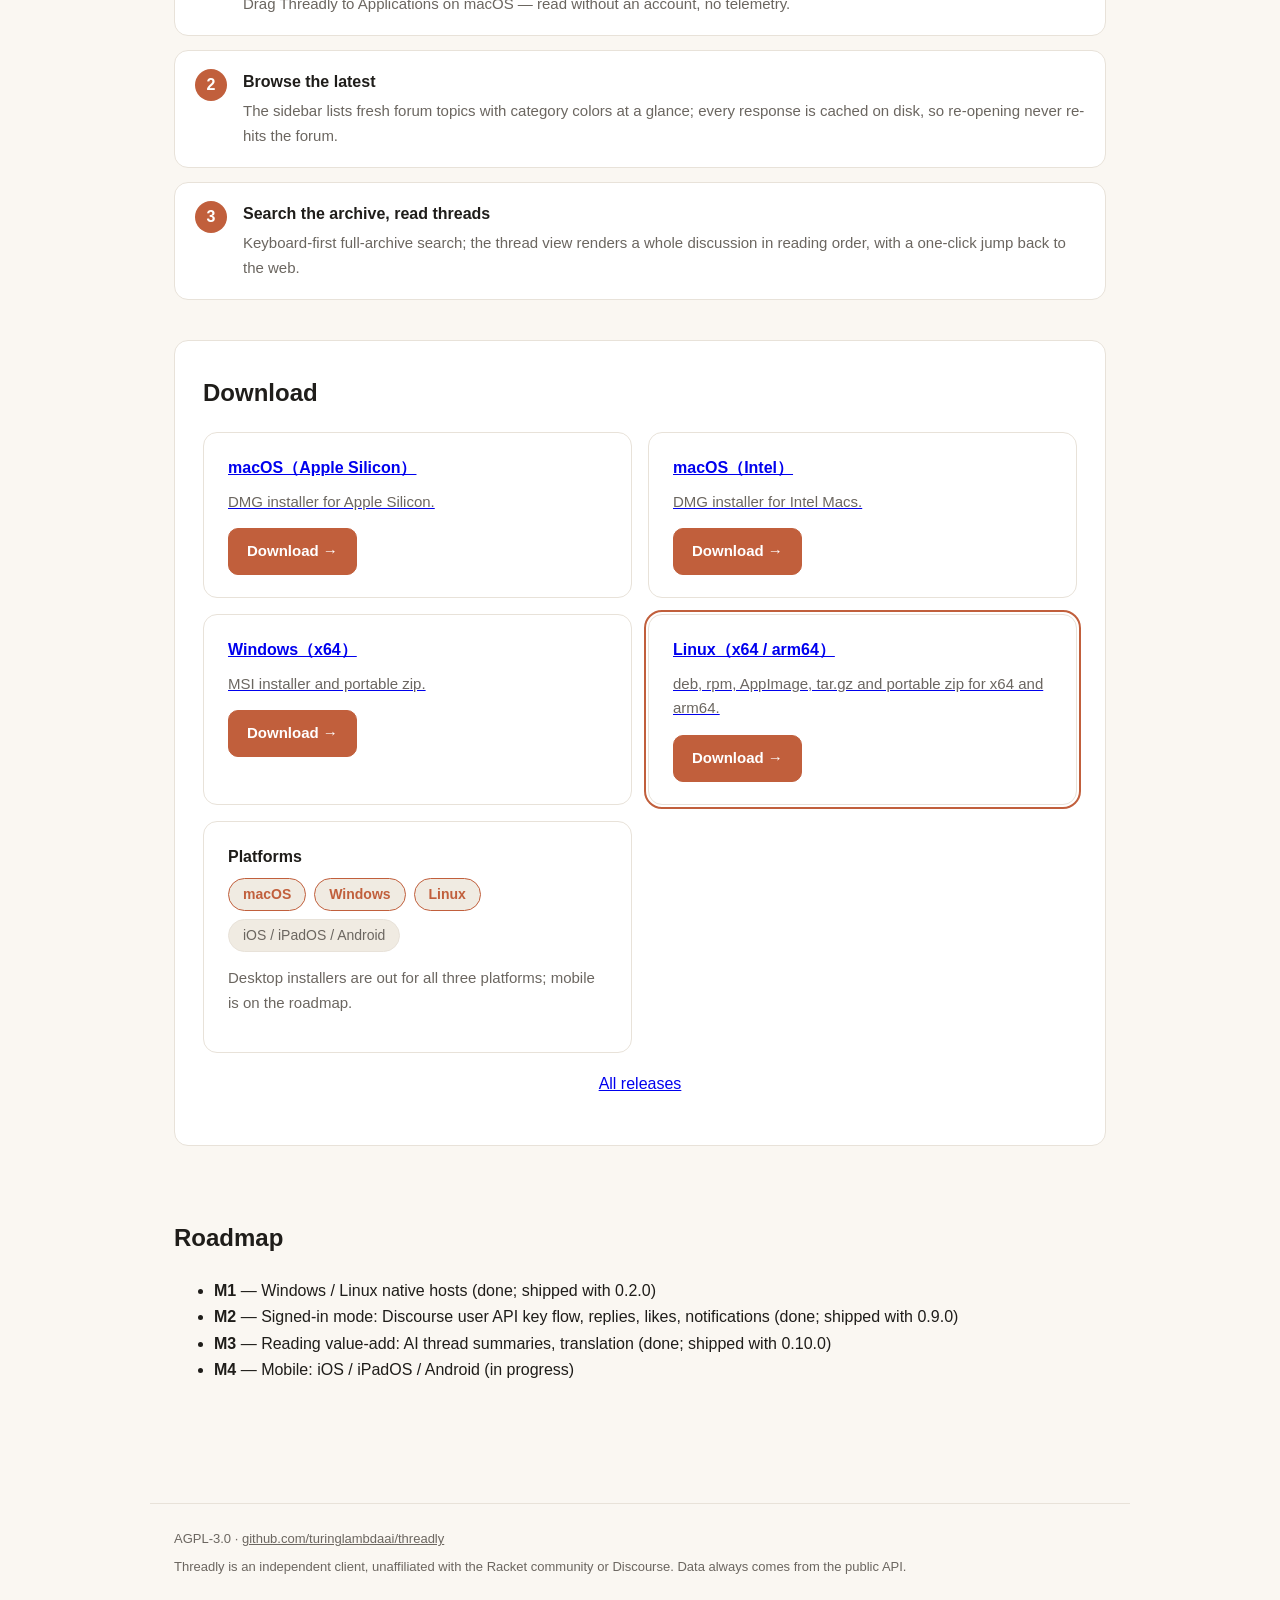
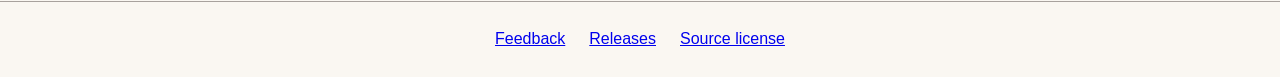
==== commit 6369a881: "docs: align maintenance scope, delivery handoff and feedback" ====
--- a/site/index.html
+++ b/site/index.html
@@ -16,6 +16,20 @@
     document.documentElement.lang = l === 'zh' ? 'zh-CN' : 'en';
   })();
 </script>
+<script>
+var _hmt = _hmt || [];
+(function() {
+  var hm = document.createElement("script");
+  hm.src = "https://hm.baidu.com/hm.js?8e2445912635226bcba0c400bfb6079d";
+  var s = document.getElementsByTagName("script")[0];
+  s.parentNode.insertBefore(hm, s);
+})();
+</script>
+<style>
+  #product-support { display:flex; flex-wrap:wrap; justify-content:center; gap:12px 24px; padding:24px; font:inherit; border-top:1px solid var(--border, #a8a29e); }
+  #product-support a:focus-visible { outline:2px solid currentColor; outline-offset:4px; }
+  html:lang(en) #product-support .support-zh, html:lang(zh) #product-support .support-en { display:none; }
+</style>
 </head>
 <body>
 <header class="nav">
@@ -182,6 +196,7 @@
   <span>AGPL-3.0 · <a href="https://github.com/turinglambdaai/threadly">github.com/turinglambdaai/threadly</a></span>
   <span data-i18n="footer-note">Threadly 是独立客户端，与 Racket 社区和 Discourse 无隶属关系。数据始终来自公开接口。</span>
 </footer>
+<nav id="product-support" aria-label="Support / 支持"><a href="https://github.com/turinglambdaai/threadly/issues"><span class="support-zh">反馈</span><span class="support-en" lang="en">Feedback</span></a> <a href="https://github.com/turinglambdaai/threadly/releases"><span class="support-zh">发布与更新</span><span class="support-en" lang="en">Releases</span></a> <a href="https://github.com/turinglambdaai/threadly/blob/main/LICENSE"><span class="support-zh">源码许可</span><span class="support-en" lang="en">Source license</span></a></nav>
 
 <script>
   // Platform-aware direct downloads: the hero CTA and the matching dl-card
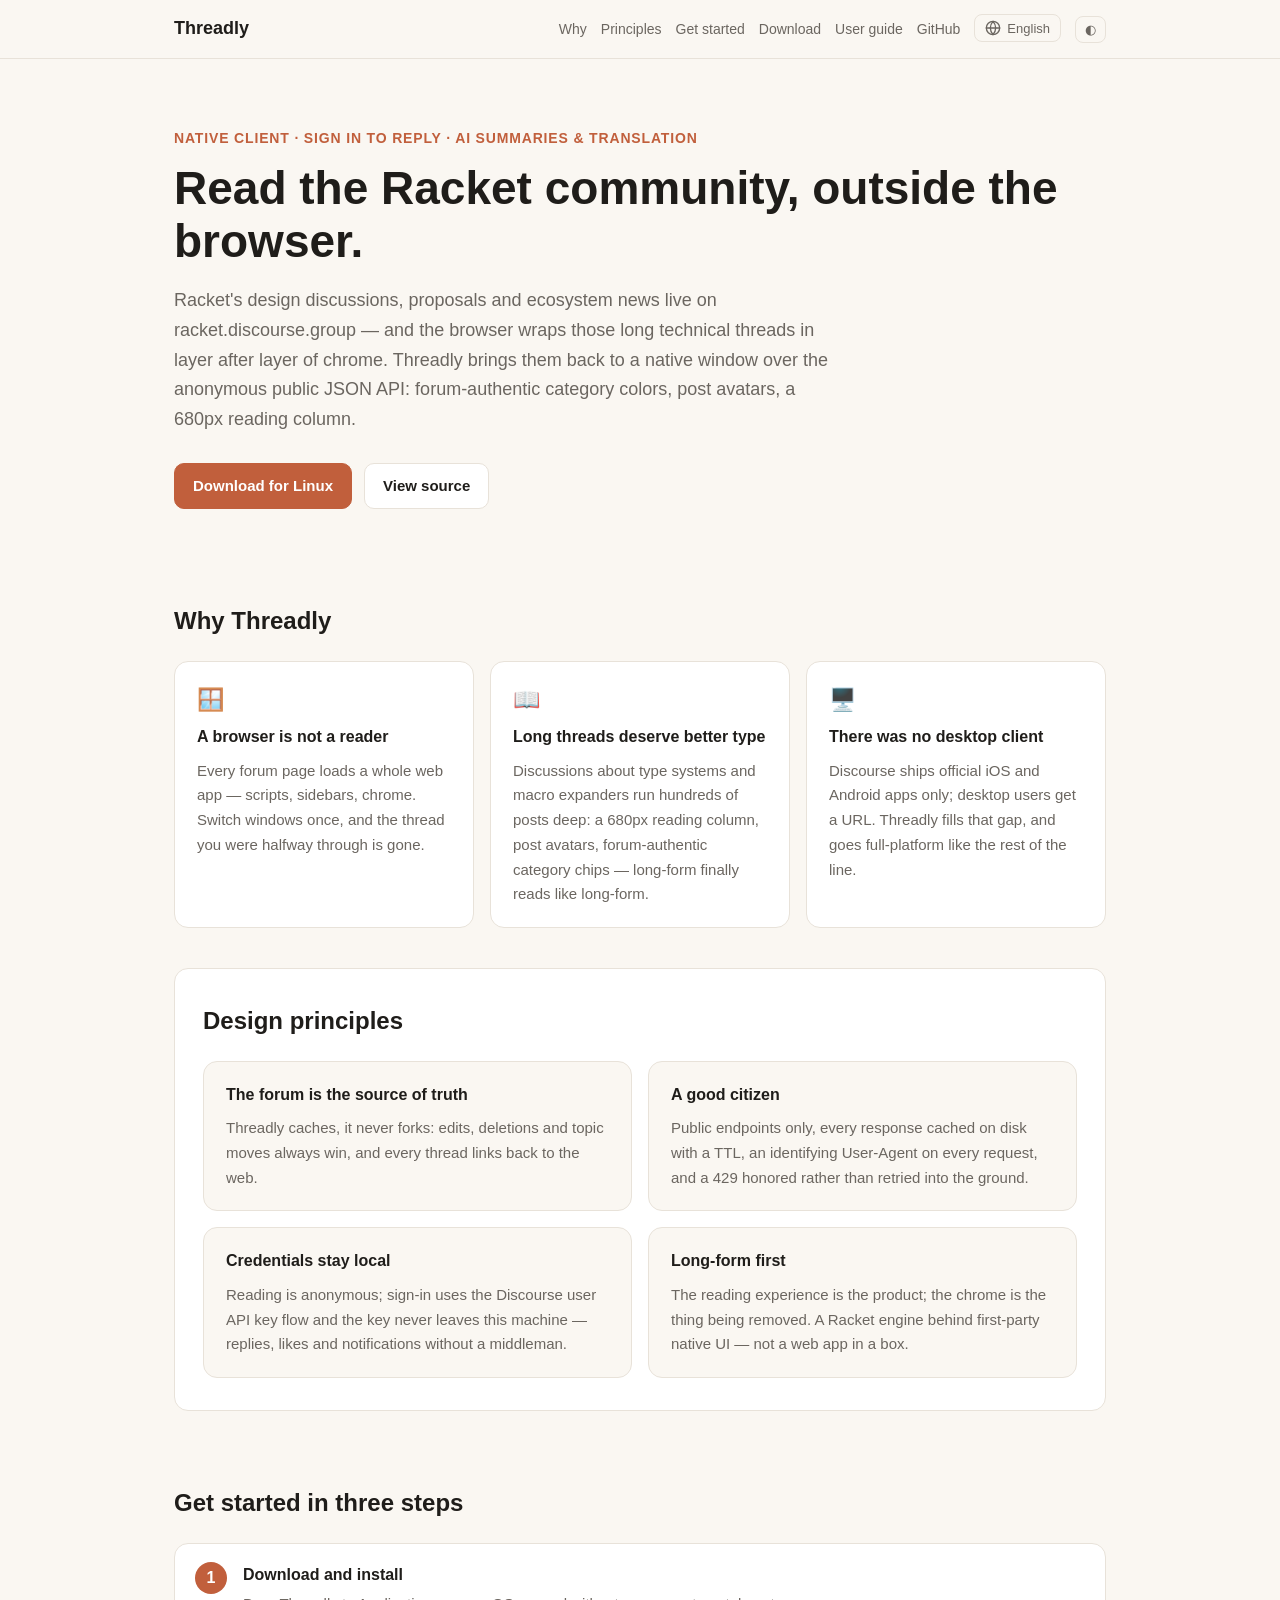
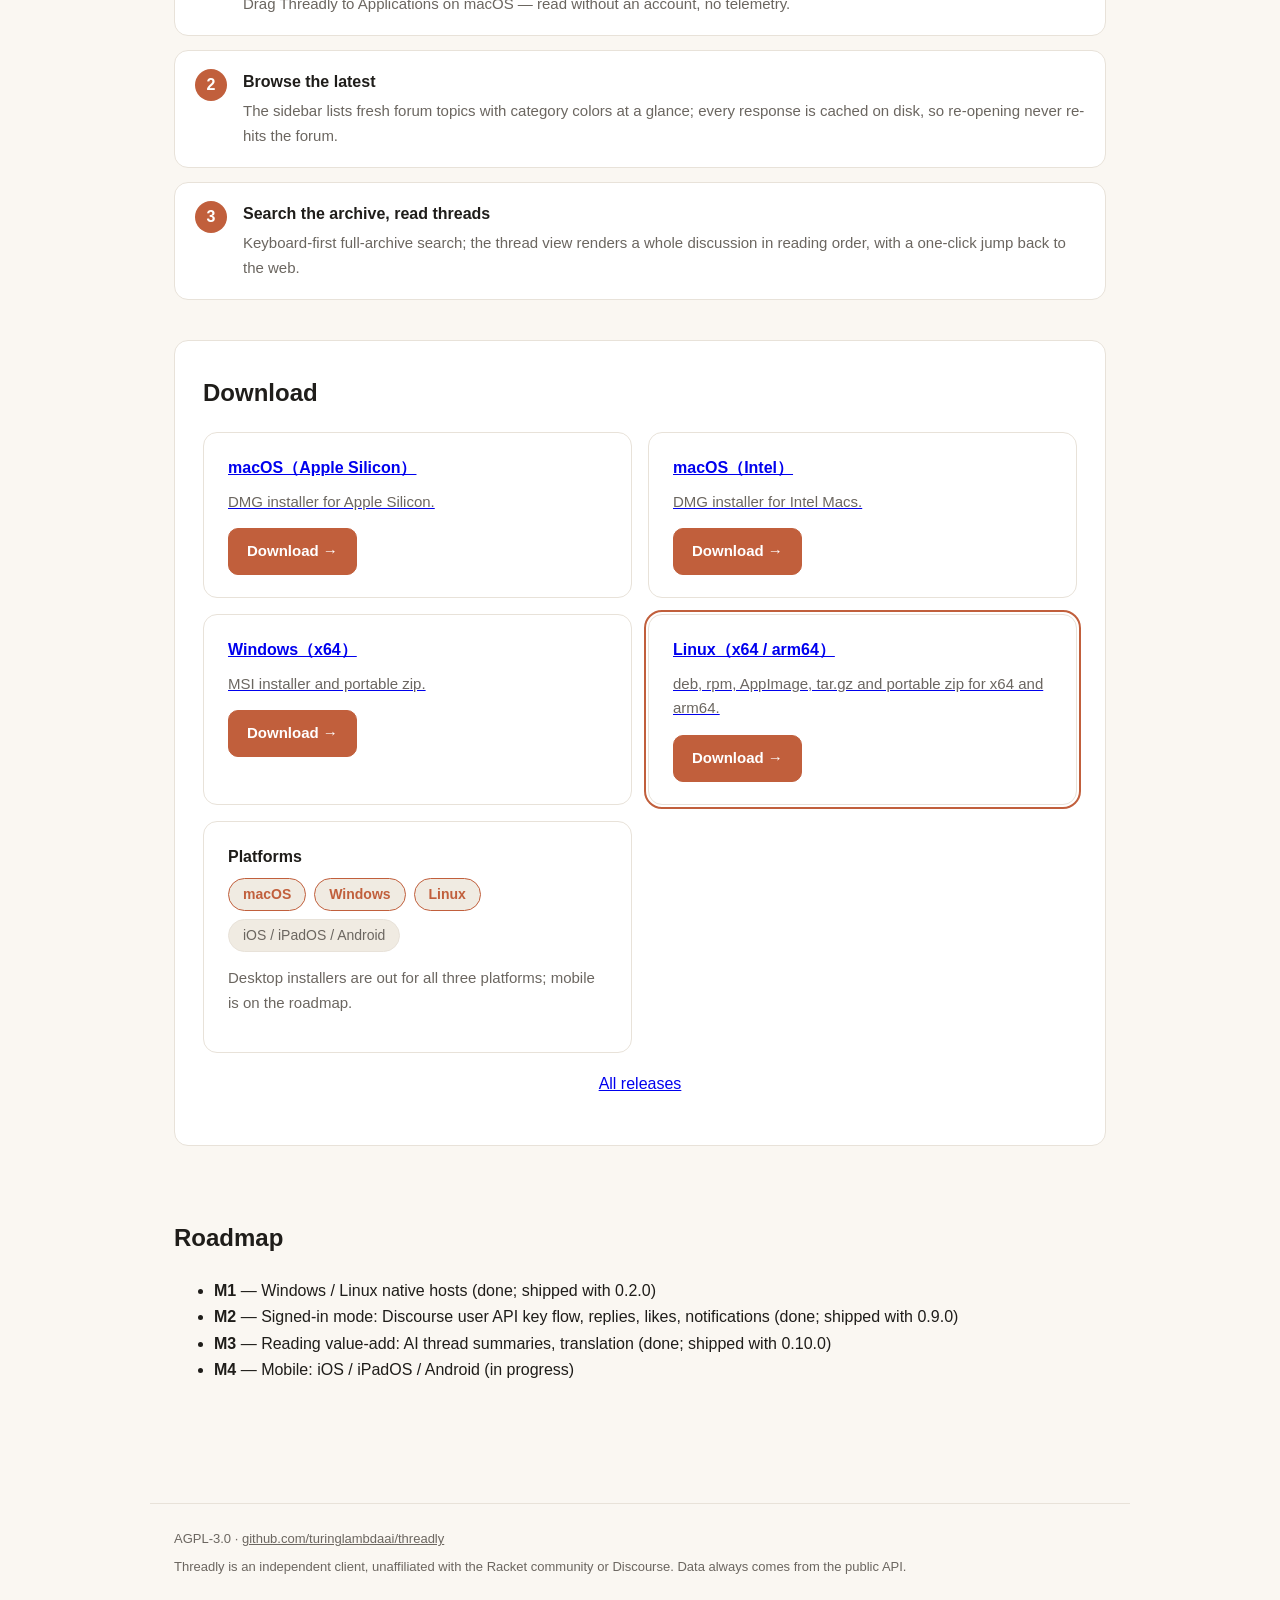
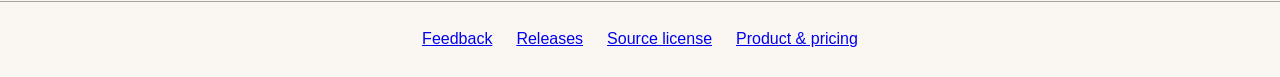
==== commit 9d850881: "docs: define launch pricing, free boundaries and commercial release gates" ====
--- a/site/index.html
+++ b/site/index.html
@@ -196,7 +196,7 @@
   <span>AGPL-3.0 · <a href="https://github.com/turinglambdaai/threadly">github.com/turinglambdaai/threadly</a></span>
   <span data-i18n="footer-note">Threadly 是独立客户端，与 Racket 社区和 Discourse 无隶属关系。数据始终来自公开接口。</span>
 </footer>
-<nav id="product-support" aria-label="Support / 支持"><a href="https://github.com/turinglambdaai/threadly/issues"><span class="support-zh">反馈</span><span class="support-en" lang="en">Feedback</span></a> <a href="https://github.com/turinglambdaai/threadly/releases"><span class="support-zh">发布与更新</span><span class="support-en" lang="en">Releases</span></a> <a href="https://github.com/turinglambdaai/threadly/blob/main/LICENSE"><span class="support-zh">源码许可</span><span class="support-en" lang="en">Source license</span></a></nav>
+<nav id="product-support" aria-label="Support / 支持"><a href="https://github.com/turinglambdaai/threadly/issues"><span class="support-zh">反馈</span><span class="support-en" lang="en">Feedback</span></a> <a href="https://github.com/turinglambdaai/threadly/releases"><span class="support-zh">发布与更新</span><span class="support-en" lang="en">Releases</span></a> <a href="https://github.com/turinglambdaai/threadly/blob/main/LICENSE"><span class="support-zh">源码许可</span><span class="support-en" lang="en">Source license</span></a> <a href="https://github.com/turinglambdaai/threadly/blob/main/PRICING.md"><span class="support-zh">产品与收费方案</span><span class="support-en" lang="en">Product & pricing</span></a></nav>
 
 <script>
   // Platform-aware direct downloads: the hero CTA and the matching dl-card
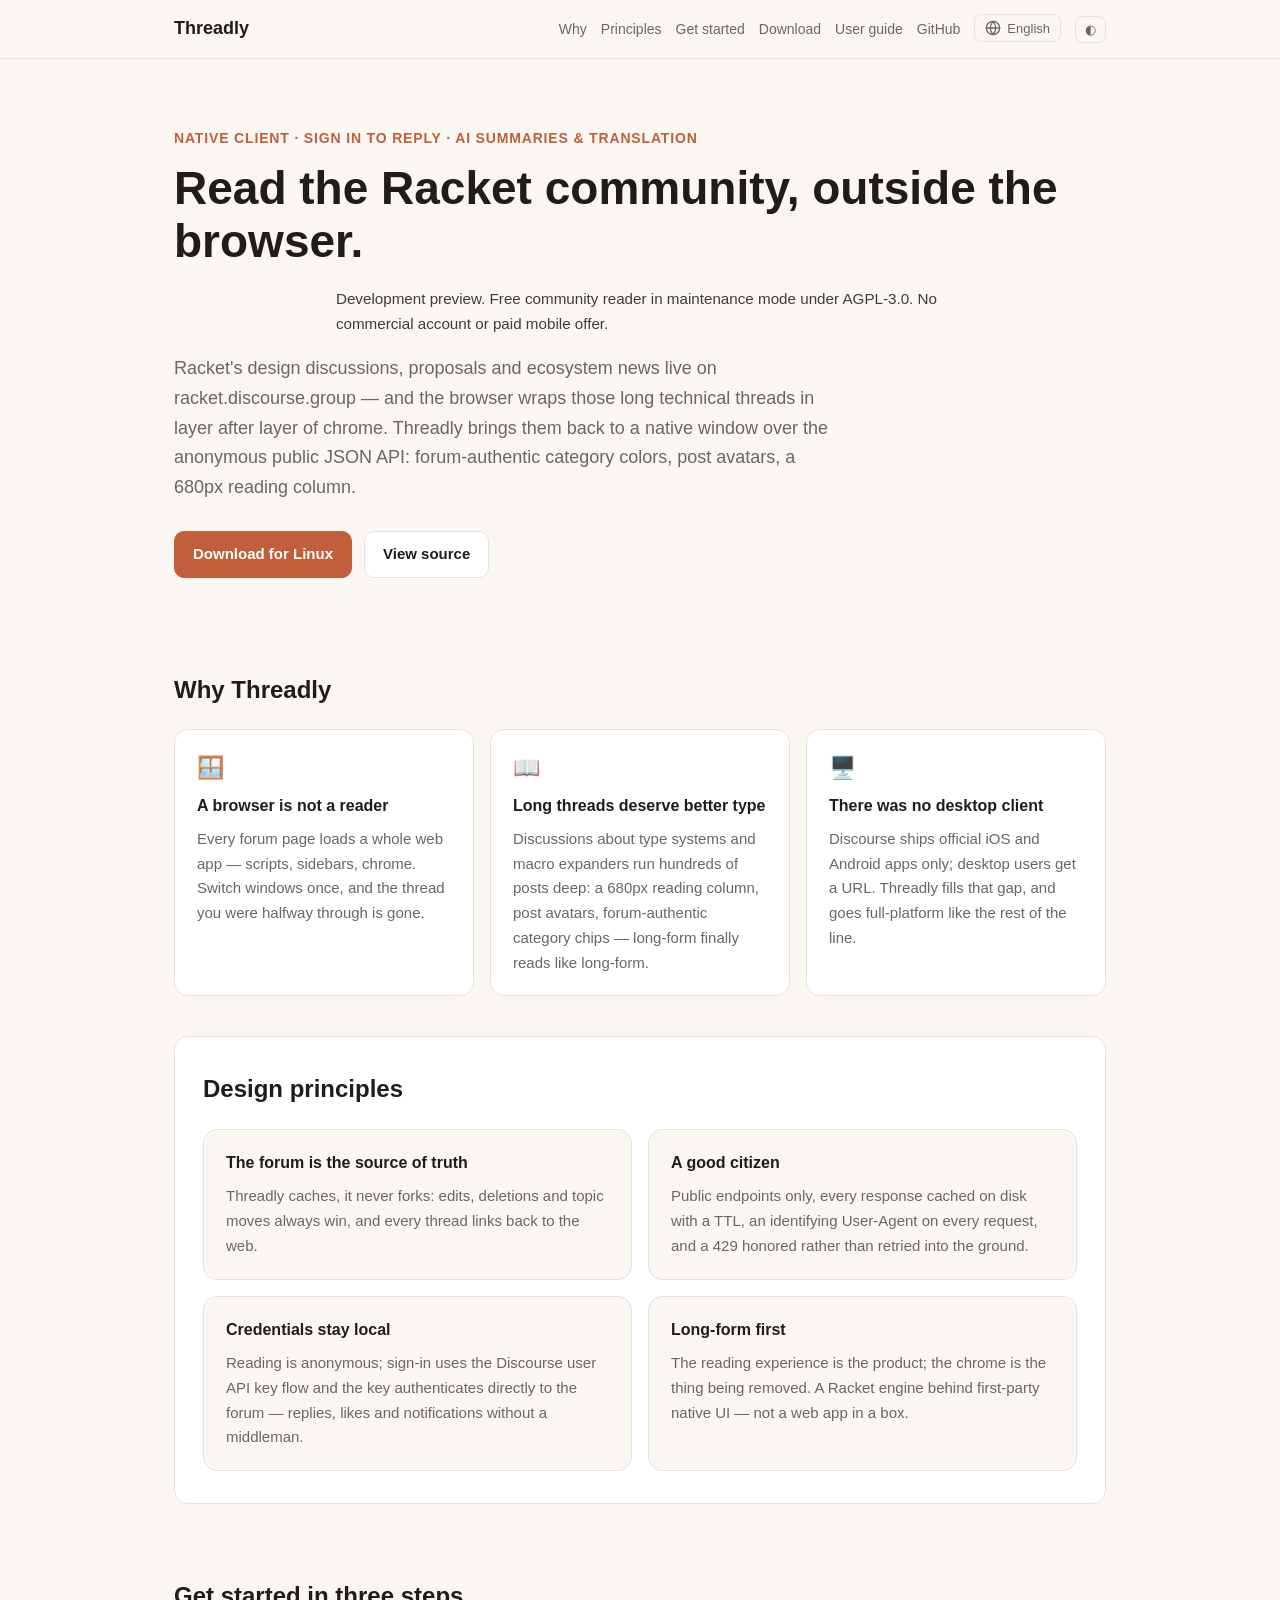
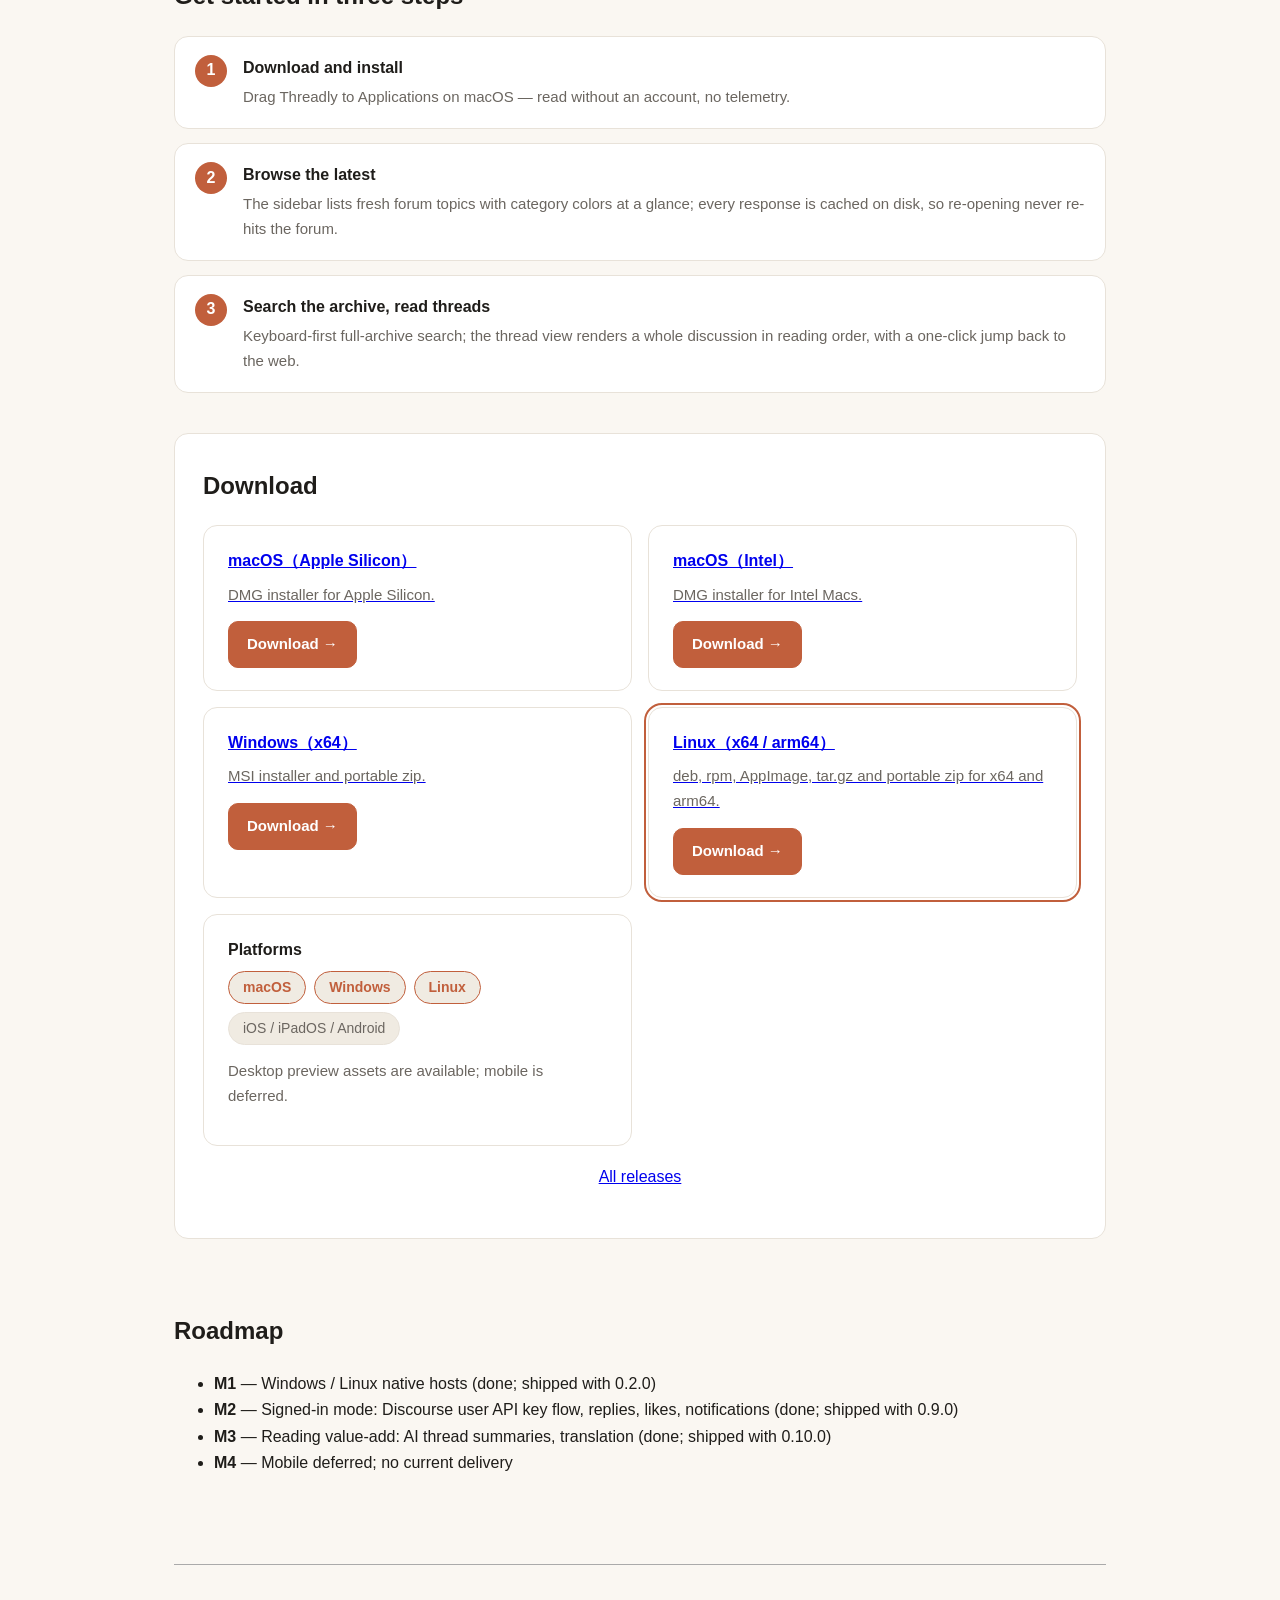
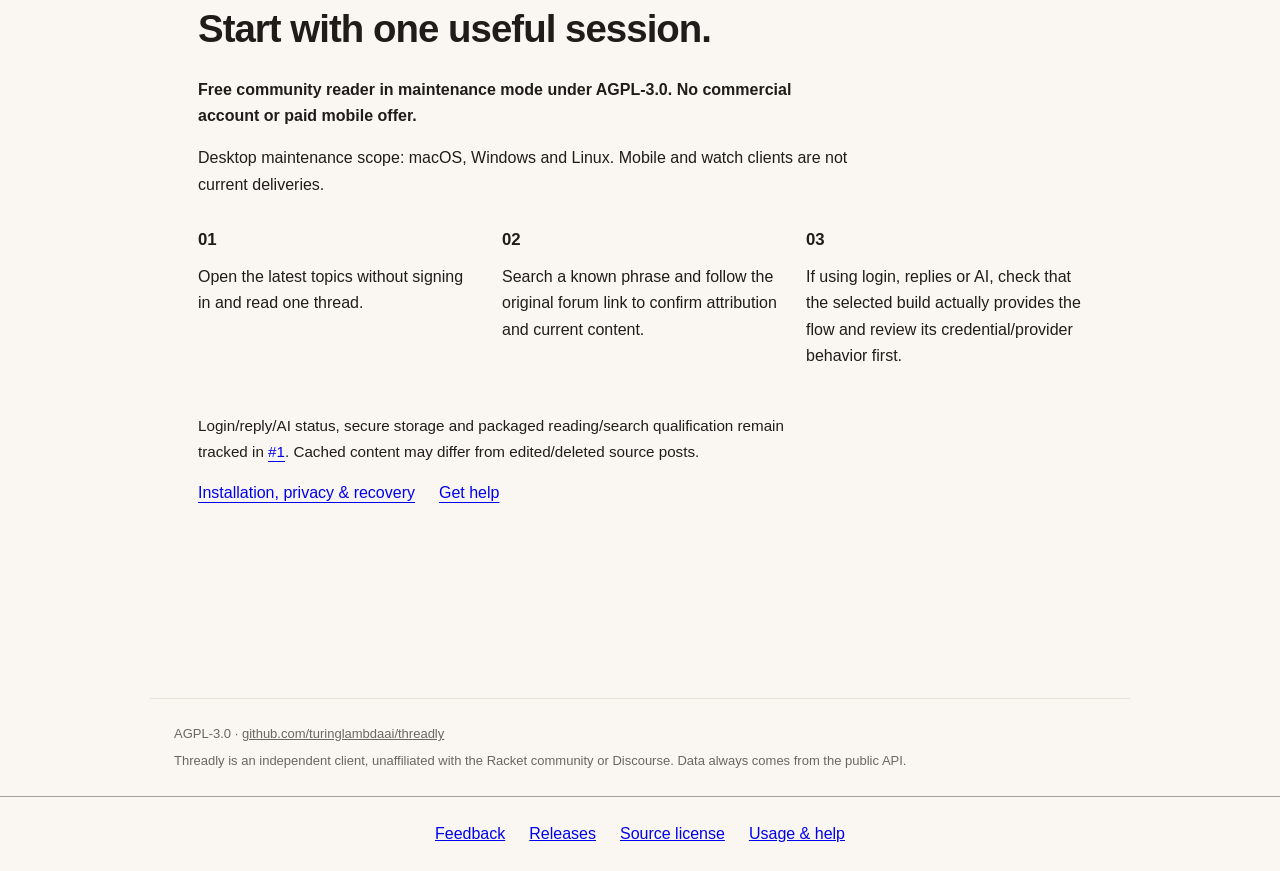
==== commit c866ccf4: "docs: align product homepage, reading and support paths Provide paired English/Chinese public guidan" ====
--- a/site/index.html
+++ b/site/index.html
@@ -30,6 +30,13 @@
   #product-support a:focus-visible { outline:2px solid currentColor; outline-offset:4px; }
   html:lang(en) #product-support .support-zh, html:lang(zh) #product-support .support-en { display:none; }
 </style>
+<style id="product-start-style">
+.product-availability{font-size:.95rem;line-height:1.65;max-width:72ch;margin:18px 0;opacity:.85} .hero .product-availability{margin-left:auto;margin-right:auto}
+.product-start{max-width:1120px;margin:64px auto;padding:32px 24px;border-top:1px solid var(--border,#aaa);font:inherit;line-height:1.65}
+.product-start h2{font-size:clamp(1.7rem,3vw,2.4rem);letter-spacing:-.025em;margin:0 0 16px}.product-start h3{font-size:1.05rem;margin:0 0 10px}.product-start p{margin:0 0 16px;max-width:74ch}.product-start-grid{display:grid;grid-template-columns:repeat(3,minmax(0,1fr));gap:28px;margin:28px 0}.product-start a{text-decoration:underline;text-underline-offset:4px;overflow-wrap:anywhere}.product-start a:focus-visible{outline:2px solid currentColor;outline-offset:5px}.product-start .start-links{display:flex;gap:16px 24px;flex-wrap:wrap}.product-start .start-status{font-weight:600}.product-start .start-limits{font-size:.95em}
+html:lang(en) .reader-zh,html:lang(zh) .reader-en{display:none!important}@media(max-width:700px){.product-start{margin:40px auto;padding:24px 20px}.product-start-grid{grid-template-columns:1fr;gap:18px}}
+</style>
+<style>.lang-menu li.lang-choice{padding:0}.lang-menu .lang-choice button{display:block;width:100%;padding:8px 12px;border:0;background:transparent;color:inherit;font:inherit;text-align:left;cursor:pointer}.lang-menu .lang-choice button:focus-visible{outline:2px solid currentColor;outline-offset:-2px;border-radius:4px}</style>
 </head>
 <body>
 <header class="nav">
@@ -48,8 +55,8 @@
           <span id="current-lang-label">English</span>
         </button>
         <ul class="lang-menu">
-          <li onclick="setLanguage('en')">English</li>
-          <li onclick="setLanguage('zh')">简体中文</li>
+          <li class="lang-choice"><button type="button" onclick="setLanguage('en')">English</button></li>
+          <li class="lang-choice"><button type="button" onclick="setLanguage('zh')">简体中文</button></li>
         </ul>
       </div>
       <button class="theme-btn" id="theme-btn" aria-label="Toggle theme">◐</button>
@@ -61,6 +68,7 @@
   <section class="hero">
     <p class="kicker" data-i18n="kicker">原生客户端 · 登录回帖 · AI 摘要与翻译</p>
     <h1 data-i18n="hero-title">在浏览器之外，读 Racket 社区。</h1>
+<p class="reader-en product-availability" lang="en">Development preview. Free community reader in maintenance mode under AGPL-3.0. No commercial account or paid mobile offer.</p><p class="reader-zh product-availability" lang="zh">开发预览。AGPL-3.0 许可的免费社区阅读器，处于维护模式；不要求商业账号，也不销售移动端。</p>
     <p class="lede" data-i18n="hero-lede">
       Racket 的设计讨论、提案与生态动态都发生在 racket.discourse.group——
       而浏览器给这些长技术帖套上了一层层外壳。Threadly 用匿名公开的 JSON
@@ -174,7 +182,7 @@
           <span class="chip">iOS / iPadOS / Android</span>
         </p>
         <p class="muted" data-i18n="dl-platforms-body">
-          桌面三平台全量安装包已发布；移动端在路线图上。
+          桌面预览附件可用；移动端暂缓。
         </p>
       </div>
     </div>
@@ -187,16 +195,19 @@
       <li><strong>M1</strong> — <span data-i18n="rm1">Windows / Linux 原生壳（已完成，随 0.2.0 发布）</span></li>
       <li><strong>M2</strong> — <span data-i18n="rm2">登录态：Discourse user API key 流、回帖、点赞、通知（已完成，随 0.9.0 发布）</span></li>
       <li><strong>M3</strong> — <span data-i18n="rm3">阅读增值：长帖 AI 摘要、翻译（已完成，随 0.10.0 发布）</span></li>
-      <li><strong>M4</strong> — <span data-i18n="rm4">移动端：iOS / iPadOS / Android（进行中）</span></li>
+      <li><strong>M4</strong> — <span data-i18n="rm4">移动端暂缓；尚未交付</span></li>
     </ul>
   </section>
+<section id="start-here" class="product-start" aria-label="Get started / 开始使用">
+<h2 class="reader-en " lang="en">Start with one useful session.</h2><h2 class="reader-zh " lang="zh">从一次有效使用开始。</h2><p class="reader-en start-status" lang="en">Free community reader in maintenance mode under AGPL-3.0. No commercial account or paid mobile offer.</p><p class="reader-zh start-status" lang="zh">AGPL-3.0 许可的免费社区阅读器，处于维护模式；不要求商业账号，也不销售移动端。</p><p class="reader-en " lang="en">Desktop maintenance scope: macOS, Windows and Linux. Mobile and watch clients are not current deliveries.</p><p class="reader-zh " lang="zh">桌面维护范围为 macOS、Windows、Linux；移动与手表客户端尚未交付。</p><div class="product-start-grid"><article><h3 class="reader-en " lang="en">01</h3><h3 class="reader-zh " lang="zh">01</h3><p class="reader-en " lang="en">Open the latest topics without signing in and read one thread.</p><p class="reader-zh " lang="zh">无需登录即可打开最新主题并阅读一篇讨论。</p></article><article><h3 class="reader-en " lang="en">02</h3><h3 class="reader-zh " lang="zh">02</h3><p class="reader-en " lang="en">Search a known phrase and follow the original forum link to confirm attribution and current content.</p><p class="reader-zh " lang="zh">搜索熟悉的短语，打开原论坛链接核对作者与最新内容。</p></article><article><h3 class="reader-en " lang="en">03</h3><h3 class="reader-zh " lang="zh">03</h3><p class="reader-en " lang="en">If using login, replies or AI, check that the selected build actually provides the flow and review its credential/provider behavior first.</p><p class="reader-zh " lang="zh">使用登录、回复或 AI 前，核对当前构建是否实际提供该流程，并检查凭据和服务商行为。</p></article></div><p class="reader-en start-limits" lang="en">Login/reply/AI status, secure storage and packaged reading/search qualification remain tracked in <a href="https://github.com/turinglambdaai/threadly/issues/1">#1</a>. Cached content may differ from edited/deleted source posts.</p><p class="reader-zh start-limits" lang="zh">登录、回复、AI 的真实状态、安全存储与打包阅读搜索验收仍在 <a href="https://github.com/turinglambdaai/threadly/issues/1">#1</a> 跟进。源帖编辑或删除后，本地缓存可能不同。</p><div class="start-links"><a class="reader-en" lang="en" href="https://github.com/turinglambdaai/threadly/blob/main/docs/USER-GUIDE.md">Installation, privacy &amp; recovery</a><a class="reader-zh" lang="zh" href="https://github.com/turinglambdaai/threadly/blob/main/docs/USER-GUIDE.zh-CN.md">安装、隐私与恢复</a><a href="https://github.com/turinglambdaai/threadly/issues"><span class="reader-en " lang="en">Get help</span><span class="reader-zh " lang="zh">反馈与帮助</span></a></div>
+</section>
 </main>
 
 <footer>
   <span>AGPL-3.0 · <a href="https://github.com/turinglambdaai/threadly">github.com/turinglambdaai/threadly</a></span>
   <span data-i18n="footer-note">Threadly 是独立客户端，与 Racket 社区和 Discourse 无隶属关系。数据始终来自公开接口。</span>
 </footer>
-<nav id="product-support" aria-label="Support / 支持"><a href="https://github.com/turinglambdaai/threadly/issues"><span class="support-zh">反馈</span><span class="support-en" lang="en">Feedback</span></a> <a href="https://github.com/turinglambdaai/threadly/releases"><span class="support-zh">发布与更新</span><span class="support-en" lang="en">Releases</span></a> <a href="https://github.com/turinglambdaai/threadly/blob/main/LICENSE"><span class="support-zh">源码许可</span><span class="support-en" lang="en">Source license</span></a> <a href="https://github.com/turinglambdaai/threadly/blob/main/PRICING.md"><span class="support-zh">产品与收费方案</span><span class="support-en" lang="en">Product & pricing</span></a></nav>
+<nav id="product-support" aria-label="Support / 支持"><a href="https://github.com/turinglambdaai/threadly/issues"><span class="support-zh">反馈</span><span class="support-en" lang="en">Feedback</span></a> <a href="https://github.com/turinglambdaai/threadly/releases"><span class="support-zh">发布与更新</span><span class="support-en" lang="en">Releases</span></a> <a href="https://github.com/turinglambdaai/threadly/blob/main/LICENSE"><span class="support-zh">源码许可</span><span class="support-en" lang="en">Source license</span></a> <a class="support-zh" href="https://github.com/turinglambdaai/threadly/blob/main/docs/USER-GUIDE.zh-CN.md">使用与帮助</a> <a class="support-en" lang="en" href="https://github.com/turinglambdaai/threadly/blob/main/docs/USER-GUIDE.md">Usage & help</a></nav>
 
 <script>
   // Platform-aware direct downloads: the hero CTA and the matching dl-card
@@ -268,7 +279,7 @@
       'p2-title': 'A good citizen',
       'p2-body': 'Public endpoints only, every response cached on disk with a TTL, an identifying User-Agent on every request, and a 429 honored rather than retried into the ground.',
       'p3-title': 'Credentials stay local',
-      'p3-body': 'Reading is anonymous; sign-in uses the Discourse user API key flow and the key never leaves this machine — replies, likes and notifications without a middleman.',
+      'p3-body': 'Reading is anonymous; sign-in uses the Discourse user API key flow and the key authenticates directly to the forum — replies, likes and notifications without a middleman.',
       'p4-title': 'Long-form first',
       'p4-body': 'The reading experience is the product; the chrome is the thing being removed. A Racket engine behind first-party native UI — not a web app in a box.',
       'start-title': 'Get started in three steps',
@@ -286,12 +297,12 @@
       'dl-get': 'Download →',
       'dl.all-releases': 'All releases',
       'dl-platforms-title': 'Platforms',
-      'dl-platforms-body': 'Desktop installers are out for all three platforms; mobile is on the roadmap.',
+      'dl-platforms-body': 'Desktop preview assets are available; mobile is deferred.',
       'roadmap-title': 'Roadmap',
       'rm1': 'Windows / Linux native hosts (done; shipped with 0.2.0)',
       'rm2': 'Signed-in mode: Discourse user API key flow, replies, likes, notifications (done; shipped with 0.9.0)',
       'rm3': 'Reading value-add: AI thread summaries, translation (done; shipped with 0.10.0)',
-      'rm4': 'Mobile: iOS / iPadOS / Android (in progress)',
+      'rm4': 'Mobile deferred; no current delivery',
       'footer-note': 'Threadly is an independent client, unaffiliated with the Racket community or Discourse. Data always comes from the public API.'
     },
     zh: {
@@ -333,12 +344,12 @@
       'dl-get': '下载 →',
       'dl.all-releases': '全部版本',
       'dl-platforms-title': '平台',
-      'dl-platforms-body': '桌面三平台全量安装包已发布；移动端在路线图上。',
+      'dl-platforms-body': '桌面预览附件可用；移动端暂缓。',
       'roadmap-title': '路线图',
       'rm1': 'Windows / Linux 原生壳（已完成，随 0.2.0 发布）',
       'rm2': '登录态：Discourse user API key 流、回帖、点赞、通知（已完成，随 0.9.0 发布）',
       'rm3': '阅读增值：长帖 AI 摘要、翻译（已完成，随 0.10.0 发布）',
-      'rm4': '移动端：iOS / iPadOS / Android（进行中）',
+      'rm4': '移动端暂缓；尚未交付',
       'footer-note': 'Threadly 是独立客户端，与 Racket 社区和 Discourse 无隶属关系。数据始终来自公开接口。'
     }
   };
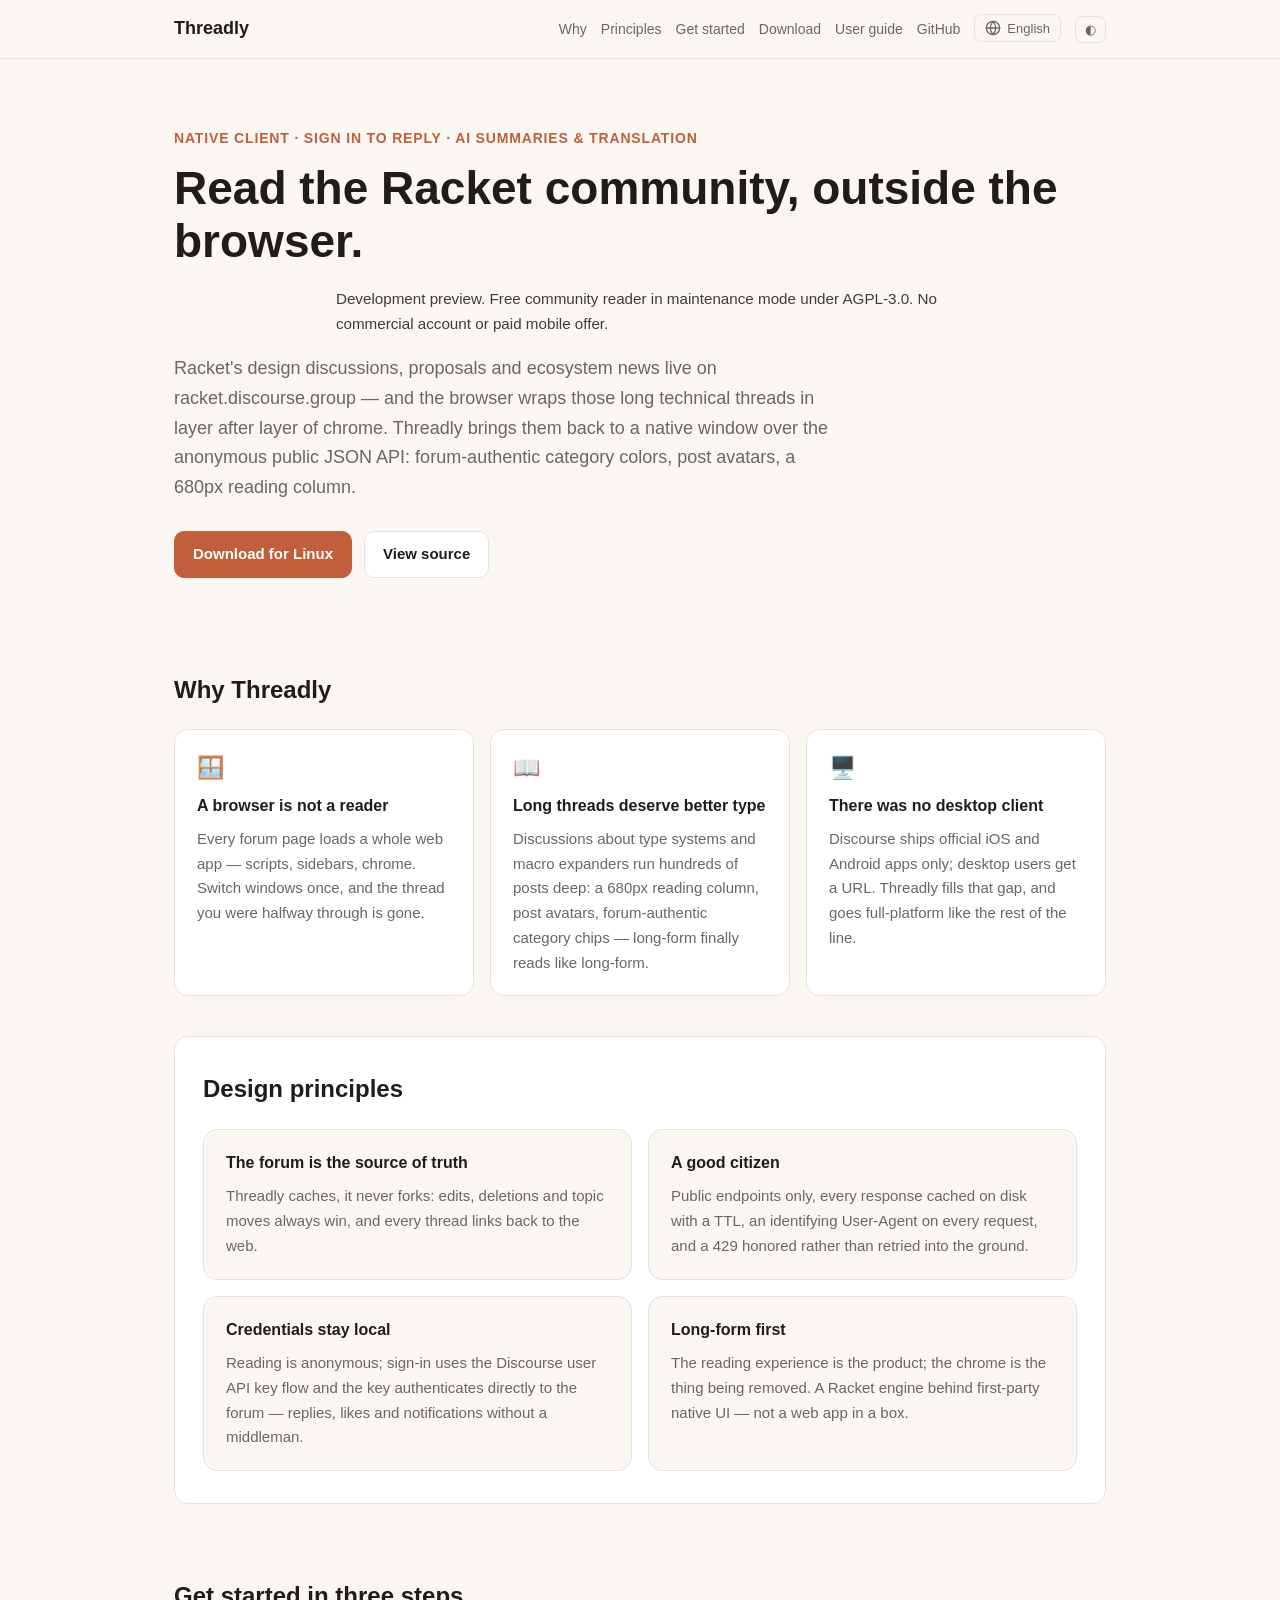
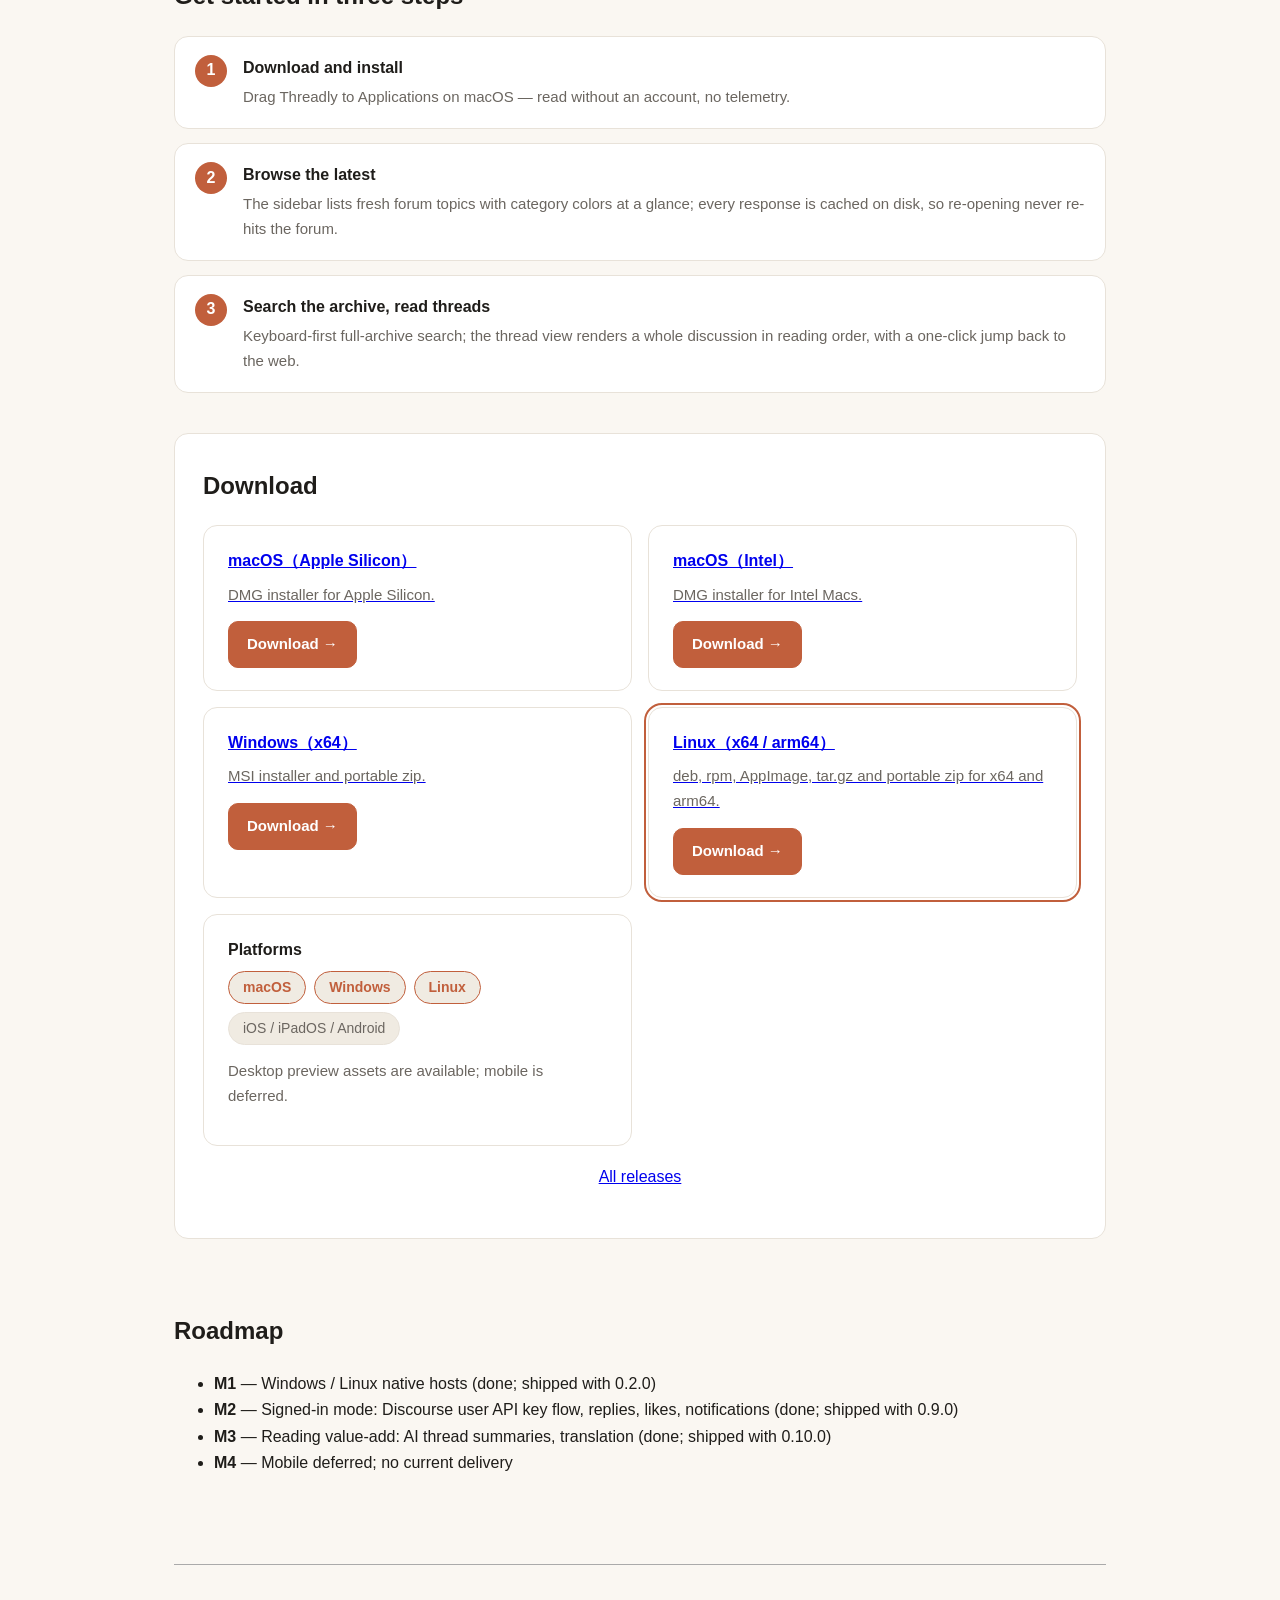
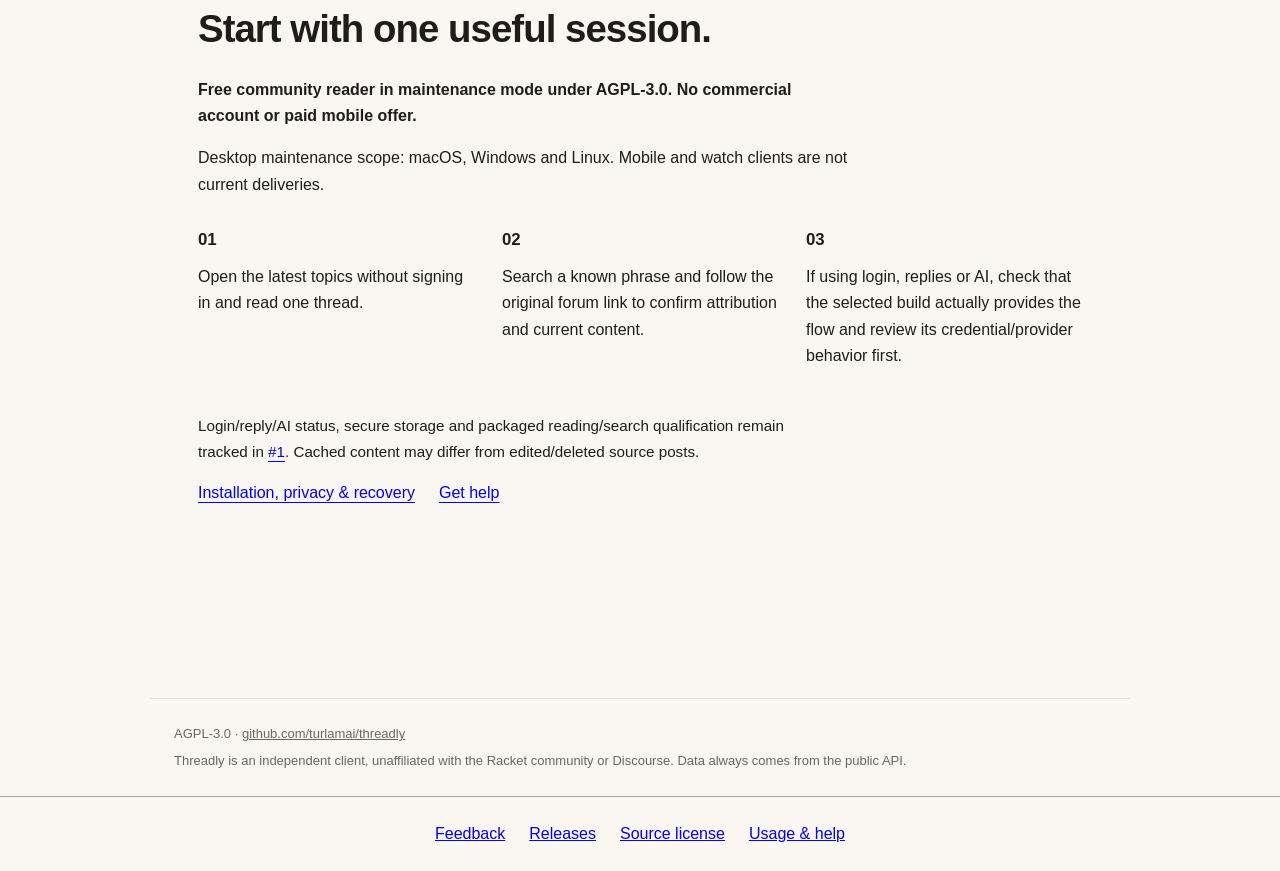
==== commit cadbdc2d: "chore: update GitHub owner references in site/index.html" ====
--- a/site/index.html
+++ b/site/index.html
@@ -48,7 +48,7 @@
       <a href="#start" data-i18n="nav.start">三步开始</a>
       <a href="#download" data-i18n="nav.download">下载</a>
       <a href="guide.html" data-i18n="nav.guide">使用手册</a>
-      <a href="https://github.com/turinglambdaai/threadly" data-i18n="nav.github">GitHub</a>
+      <a href="https://github.com/turlamai/threadly" data-i18n="nav.github">GitHub</a>
       <div class="lang-dropdown-wrapper">
         <button class="lang-btn" type="button" aria-label="Switch language">
           <svg width="16" height="16" viewBox="0 0 24 24" fill="none" stroke="currentColor" stroke-width="2" stroke-linecap="round" stroke-linejoin="round"><circle cx="12" cy="12" r="10"></circle><line x1="2" y1="12" x2="22" y2="12"></line><path d="M12 2a15.3 15.3 0 0 1 4 10 15.3 15.3 0 0 1-4 10 15.3 15.3 0 0 1-4-10 15.3 15.3 0 0 1 4-10z"></path></svg>
@@ -75,8 +75,8 @@
       API 把它们带回原生窗口：论坛原色分类、帖子头像、680px 的阅读栏宽。
     </p>
     <div class="cta">
-      <a class="btn btn-primary" href="https://github.com/turinglambdaai/threadly/releases/latest/download/threadly-macos-arm64.dmg" data-i18n="hero.download">获取 Threadly</a>
-      <a class="btn btn-secondary" href="https://github.com/turinglambdaai/threadly" data-i18n="hero.source">查看源码</a>
+      <a class="btn btn-primary" href="https://github.com/turlamai/threadly/releases/latest/download/threadly-macos-arm64.dmg" data-i18n="hero.download">获取 Threadly</a>
+      <a class="btn btn-secondary" href="https://github.com/turlamai/threadly" data-i18n="hero.source">查看源码</a>
     </div>
   </section>
 
@@ -153,22 +153,22 @@
   <section id="download" class="section alt">
     <h2 data-i18n="download-title">下载</h2>
     <div class="dl-grid">
-      <a class="dl-card" data-dl="mac-arm" href="https://github.com/turinglambdaai/threadly/releases/latest/download/threadly-macos-arm64.dmg">
+      <a class="dl-card" data-dl="mac-arm" href="https://github.com/turlamai/threadly/releases/latest/download/threadly-macos-arm64.dmg">
         <h3>macOS（Apple Silicon）</h3>
         <p data-i18n="dl-mac-arm">DMG 安装器，适配 M 系列芯片。</p>
         <span class="btn btn-primary" data-i18n="dl-get">下载 →</span>
       </a>
-      <a class="dl-card" data-dl="mac-x64" href="https://github.com/turinglambdaai/threadly/releases/latest/download/threadly-macos-x64.dmg">
+      <a class="dl-card" data-dl="mac-x64" href="https://github.com/turlamai/threadly/releases/latest/download/threadly-macos-x64.dmg">
         <h3>macOS（Intel）</h3>
         <p data-i18n="dl-mac-x64">DMG 安装器，适配 Intel 芯片。</p>
         <span class="btn btn-primary" data-i18n="dl-get">下载 →</span>
       </a>
-      <a class="dl-card" data-dl="win" href="https://github.com/turinglambdaai/threadly/releases/latest/download/threadly-windows-x64.msi">
+      <a class="dl-card" data-dl="win" href="https://github.com/turlamai/threadly/releases/latest/download/threadly-windows-x64.msi">
         <h3>Windows（x64）</h3>
         <p data-i18n="dl-win">MSI 安装器与便携 zip。</p>
         <span class="btn btn-primary" data-i18n="dl-get">下载 →</span>
       </a>
-      <a class="dl-card" data-dl="linux" href="https://github.com/turinglambdaai/threadly/releases/latest/download/threadly-linux-x64.AppImage">
+      <a class="dl-card" data-dl="linux" href="https://github.com/turlamai/threadly/releases/latest/download/threadly-linux-x64.AppImage">
         <h3>Linux（x64 / arm64）</h3>
         <p data-i18n="dl-linux">deb、rpm、AppImage、tar.gz 与便携 zip。</p>
         <span class="btn btn-primary" data-i18n="dl-get">下载 →</span>
@@ -186,7 +186,7 @@
         </p>
       </div>
     </div>
-    <p style="text-align:center;margin-top:18px"><a href="https://github.com/turinglambdaai/threadly/releases" data-i18n="dl.all-releases">全部版本</a></p>
+    <p style="text-align:center;margin-top:18px"><a href="https://github.com/turlamai/threadly/releases" data-i18n="dl.all-releases">全部版本</a></p>
   </section>
 
   <section class="section">
@@ -199,15 +199,15 @@
     </ul>
   </section>
 <section id="start-here" class="product-start" aria-label="Get started / 开始使用">
-<h2 class="reader-en " lang="en">Start with one useful session.</h2><h2 class="reader-zh " lang="zh">从一次有效使用开始。</h2><p class="reader-en start-status" lang="en">Free community reader in maintenance mode under AGPL-3.0. No commercial account or paid mobile offer.</p><p class="reader-zh start-status" lang="zh">AGPL-3.0 许可的免费社区阅读器，处于维护模式；不要求商业账号，也不销售移动端。</p><p class="reader-en " lang="en">Desktop maintenance scope: macOS, Windows and Linux. Mobile and watch clients are not current deliveries.</p><p class="reader-zh " lang="zh">桌面维护范围为 macOS、Windows、Linux；移动与手表客户端尚未交付。</p><div class="product-start-grid"><article><h3 class="reader-en " lang="en">01</h3><h3 class="reader-zh " lang="zh">01</h3><p class="reader-en " lang="en">Open the latest topics without signing in and read one thread.</p><p class="reader-zh " lang="zh">无需登录即可打开最新主题并阅读一篇讨论。</p></article><article><h3 class="reader-en " lang="en">02</h3><h3 class="reader-zh " lang="zh">02</h3><p class="reader-en " lang="en">Search a known phrase and follow the original forum link to confirm attribution and current content.</p><p class="reader-zh " lang="zh">搜索熟悉的短语，打开原论坛链接核对作者与最新内容。</p></article><article><h3 class="reader-en " lang="en">03</h3><h3 class="reader-zh " lang="zh">03</h3><p class="reader-en " lang="en">If using login, replies or AI, check that the selected build actually provides the flow and review its credential/provider behavior first.</p><p class="reader-zh " lang="zh">使用登录、回复或 AI 前，核对当前构建是否实际提供该流程，并检查凭据和服务商行为。</p></article></div><p class="reader-en start-limits" lang="en">Login/reply/AI status, secure storage and packaged reading/search qualification remain tracked in <a href="https://github.com/turinglambdaai/threadly/issues/1">#1</a>. Cached content may differ from edited/deleted source posts.</p><p class="reader-zh start-limits" lang="zh">登录、回复、AI 的真实状态、安全存储与打包阅读搜索验收仍在 <a href="https://github.com/turinglambdaai/threadly/issues/1">#1</a> 跟进。源帖编辑或删除后，本地缓存可能不同。</p><div class="start-links"><a class="reader-en" lang="en" href="https://github.com/turinglambdaai/threadly/blob/main/docs/USER-GUIDE.md">Installation, privacy &amp; recovery</a><a class="reader-zh" lang="zh" href="https://github.com/turinglambdaai/threadly/blob/main/docs/USER-GUIDE.zh-CN.md">安装、隐私与恢复</a><a href="https://github.com/turinglambdaai/threadly/issues"><span class="reader-en " lang="en">Get help</span><span class="reader-zh " lang="zh">反馈与帮助</span></a></div>
+<h2 class="reader-en " lang="en">Start with one useful session.</h2><h2 class="reader-zh " lang="zh">从一次有效使用开始。</h2><p class="reader-en start-status" lang="en">Free community reader in maintenance mode under AGPL-3.0. No commercial account or paid mobile offer.</p><p class="reader-zh start-status" lang="zh">AGPL-3.0 许可的免费社区阅读器，处于维护模式；不要求商业账号，也不销售移动端。</p><p class="reader-en " lang="en">Desktop maintenance scope: macOS, Windows and Linux. Mobile and watch clients are not current deliveries.</p><p class="reader-zh " lang="zh">桌面维护范围为 macOS、Windows、Linux；移动与手表客户端尚未交付。</p><div class="product-start-grid"><article><h3 class="reader-en " lang="en">01</h3><h3 class="reader-zh " lang="zh">01</h3><p class="reader-en " lang="en">Open the latest topics without signing in and read one thread.</p><p class="reader-zh " lang="zh">无需登录即可打开最新主题并阅读一篇讨论。</p></article><article><h3 class="reader-en " lang="en">02</h3><h3 class="reader-zh " lang="zh">02</h3><p class="reader-en " lang="en">Search a known phrase and follow the original forum link to confirm attribution and current content.</p><p class="reader-zh " lang="zh">搜索熟悉的短语，打开原论坛链接核对作者与最新内容。</p></article><article><h3 class="reader-en " lang="en">03</h3><h3 class="reader-zh " lang="zh">03</h3><p class="reader-en " lang="en">If using login, replies or AI, check that the selected build actually provides the flow and review its credential/provider behavior first.</p><p class="reader-zh " lang="zh">使用登录、回复或 AI 前，核对当前构建是否实际提供该流程，并检查凭据和服务商行为。</p></article></div><p class="reader-en start-limits" lang="en">Login/reply/AI status, secure storage and packaged reading/search qualification remain tracked in <a href="https://github.com/turlamai/threadly/issues/1">#1</a>. Cached content may differ from edited/deleted source posts.</p><p class="reader-zh start-limits" lang="zh">登录、回复、AI 的真实状态、安全存储与打包阅读搜索验收仍在 <a href="https://github.com/turlamai/threadly/issues/1">#1</a> 跟进。源帖编辑或删除后，本地缓存可能不同。</p><div class="start-links"><a class="reader-en" lang="en" href="https://github.com/turlamai/threadly/blob/main/docs/USER-GUIDE.md">Installation, privacy &amp; recovery</a><a class="reader-zh" lang="zh" href="https://github.com/turlamai/threadly/blob/main/docs/USER-GUIDE.zh-CN.md">安装、隐私与恢复</a><a href="https://github.com/turlamai/threadly/issues"><span class="reader-en " lang="en">Get help</span><span class="reader-zh " lang="zh">反馈与帮助</span></a></div>
 </section>
 </main>
 
 <footer>
-  <span>AGPL-3.0 · <a href="https://github.com/turinglambdaai/threadly">github.com/turinglambdaai/threadly</a></span>
+  <span>AGPL-3.0 · <a href="https://github.com/turlamai/threadly">github.com/turlamai/threadly</a></span>
   <span data-i18n="footer-note">Threadly 是独立客户端，与 Racket 社区和 Discourse 无隶属关系。数据始终来自公开接口。</span>
 </footer>
-<nav id="product-support" aria-label="Support / 支持"><a href="https://github.com/turinglambdaai/threadly/issues"><span class="support-zh">反馈</span><span class="support-en" lang="en">Feedback</span></a> <a href="https://github.com/turinglambdaai/threadly/releases"><span class="support-zh">发布与更新</span><span class="support-en" lang="en">Releases</span></a> <a href="https://github.com/turinglambdaai/threadly/blob/main/LICENSE"><span class="support-zh">源码许可</span><span class="support-en" lang="en">Source license</span></a> <a class="support-zh" href="https://github.com/turinglambdaai/threadly/blob/main/docs/USER-GUIDE.zh-CN.md">使用与帮助</a> <a class="support-en" lang="en" href="https://github.com/turinglambdaai/threadly/blob/main/docs/USER-GUIDE.md">Usage & help</a></nav>
+<nav id="product-support" aria-label="Support / 支持"><a href="https://github.com/turlamai/threadly/issues"><span class="support-zh">反馈</span><span class="support-en" lang="en">Feedback</span></a> <a href="https://github.com/turlamai/threadly/releases"><span class="support-zh">发布与更新</span><span class="support-en" lang="en">Releases</span></a> <a href="https://github.com/turlamai/threadly/blob/main/LICENSE"><span class="support-zh">源码许可</span><span class="support-en" lang="en">Source license</span></a> <a class="support-zh" href="https://github.com/turlamai/threadly/blob/main/docs/USER-GUIDE.zh-CN.md">使用与帮助</a> <a class="support-en" lang="en" href="https://github.com/turlamai/threadly/blob/main/docs/USER-GUIDE.md">Usage & help</a></nav>
 
 <script>
   // Platform-aware direct downloads: the hero CTA and the matching dl-card
@@ -216,7 +216,7 @@
   // default there). Runs before the i18n block below so its language pass
   // applies the OS-specific hero label.
   (function () {
-    var BASE = 'https://github.com/turinglambdaai/threadly/releases/latest/download/';
+    var BASE = 'https://github.com/turlamai/threadly/releases/latest/download/';
     var ua = navigator.userAgent;
     var os = /Windows/i.test(ua) ? 'win' : (/Mac|iPhone|iPad/i.test(ua) ? 'mac' : (/Linux|X11/i.test(ua) ? 'linux' : 'mac'));
     var arch = os === 'linux' && /aarch64|arm/i.test(ua) ? 'arm64' : (os === 'linux' ? 'x64' : 'arm64');
